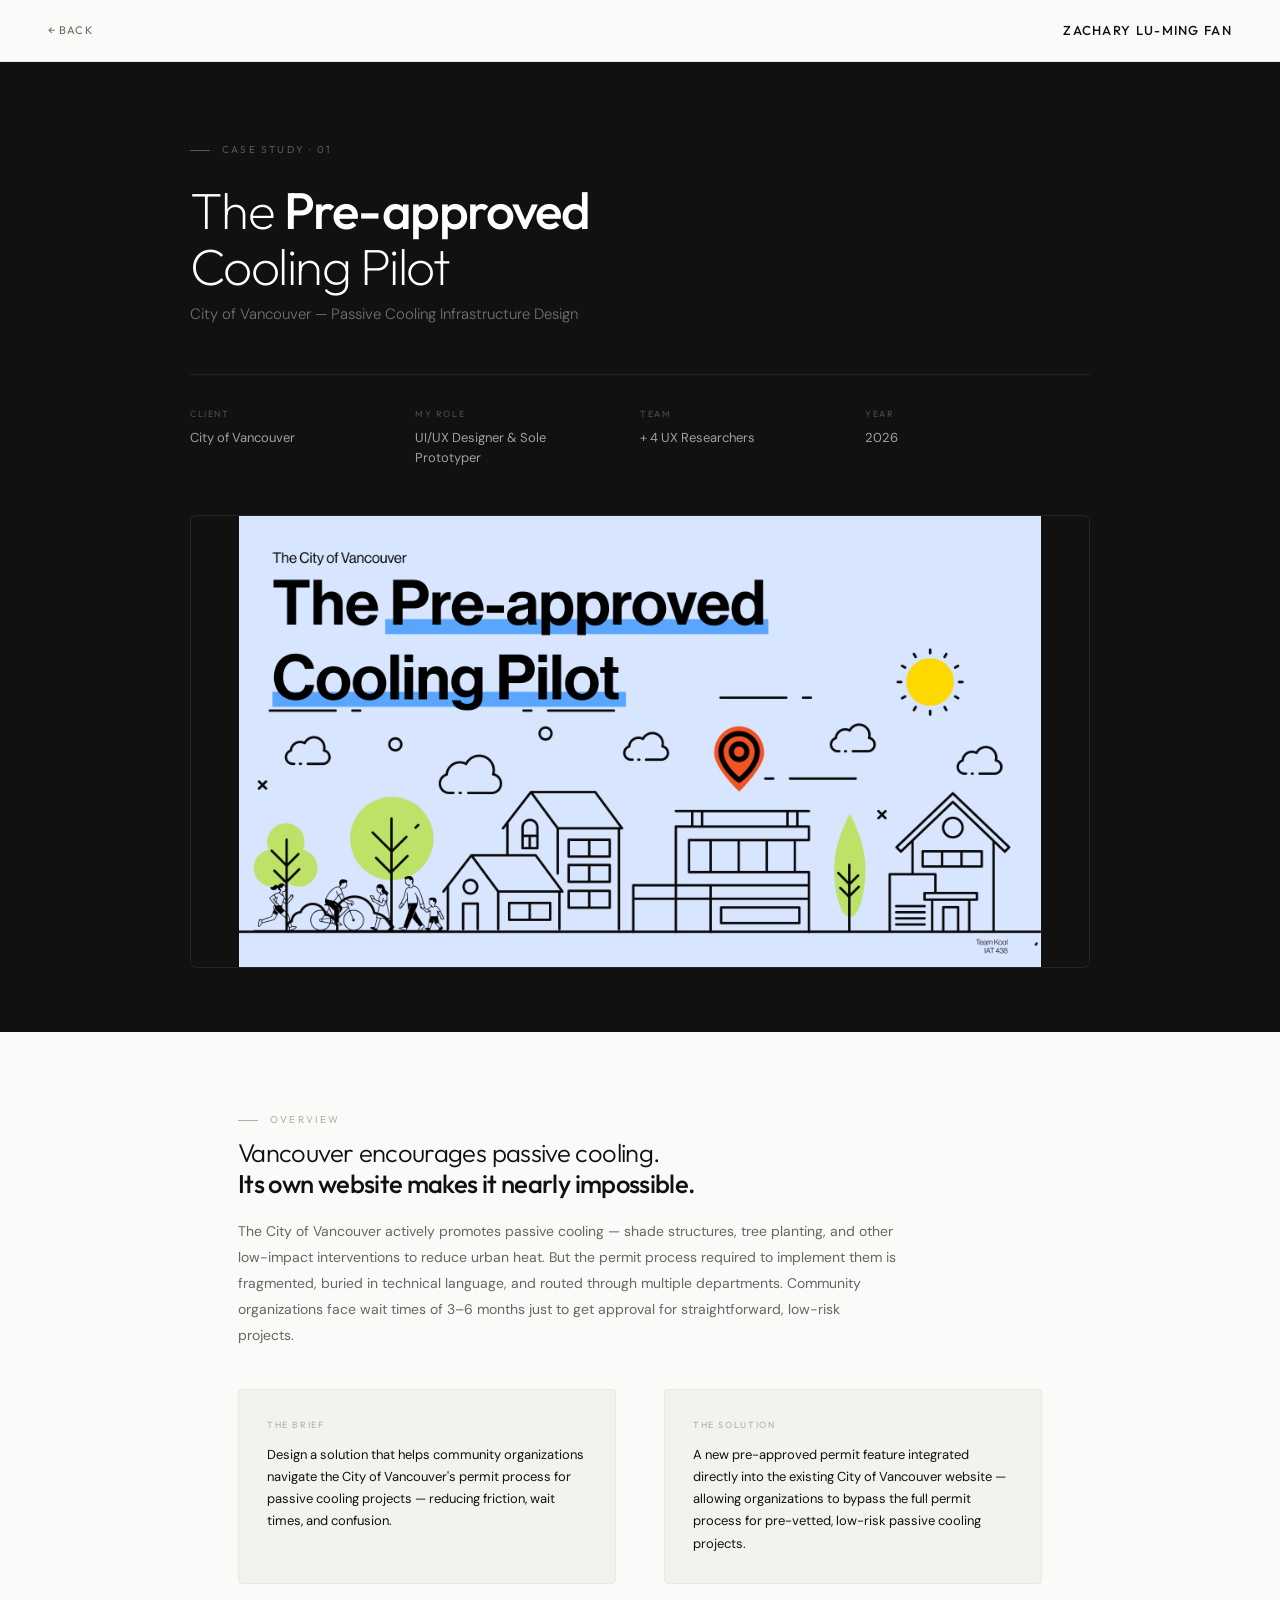
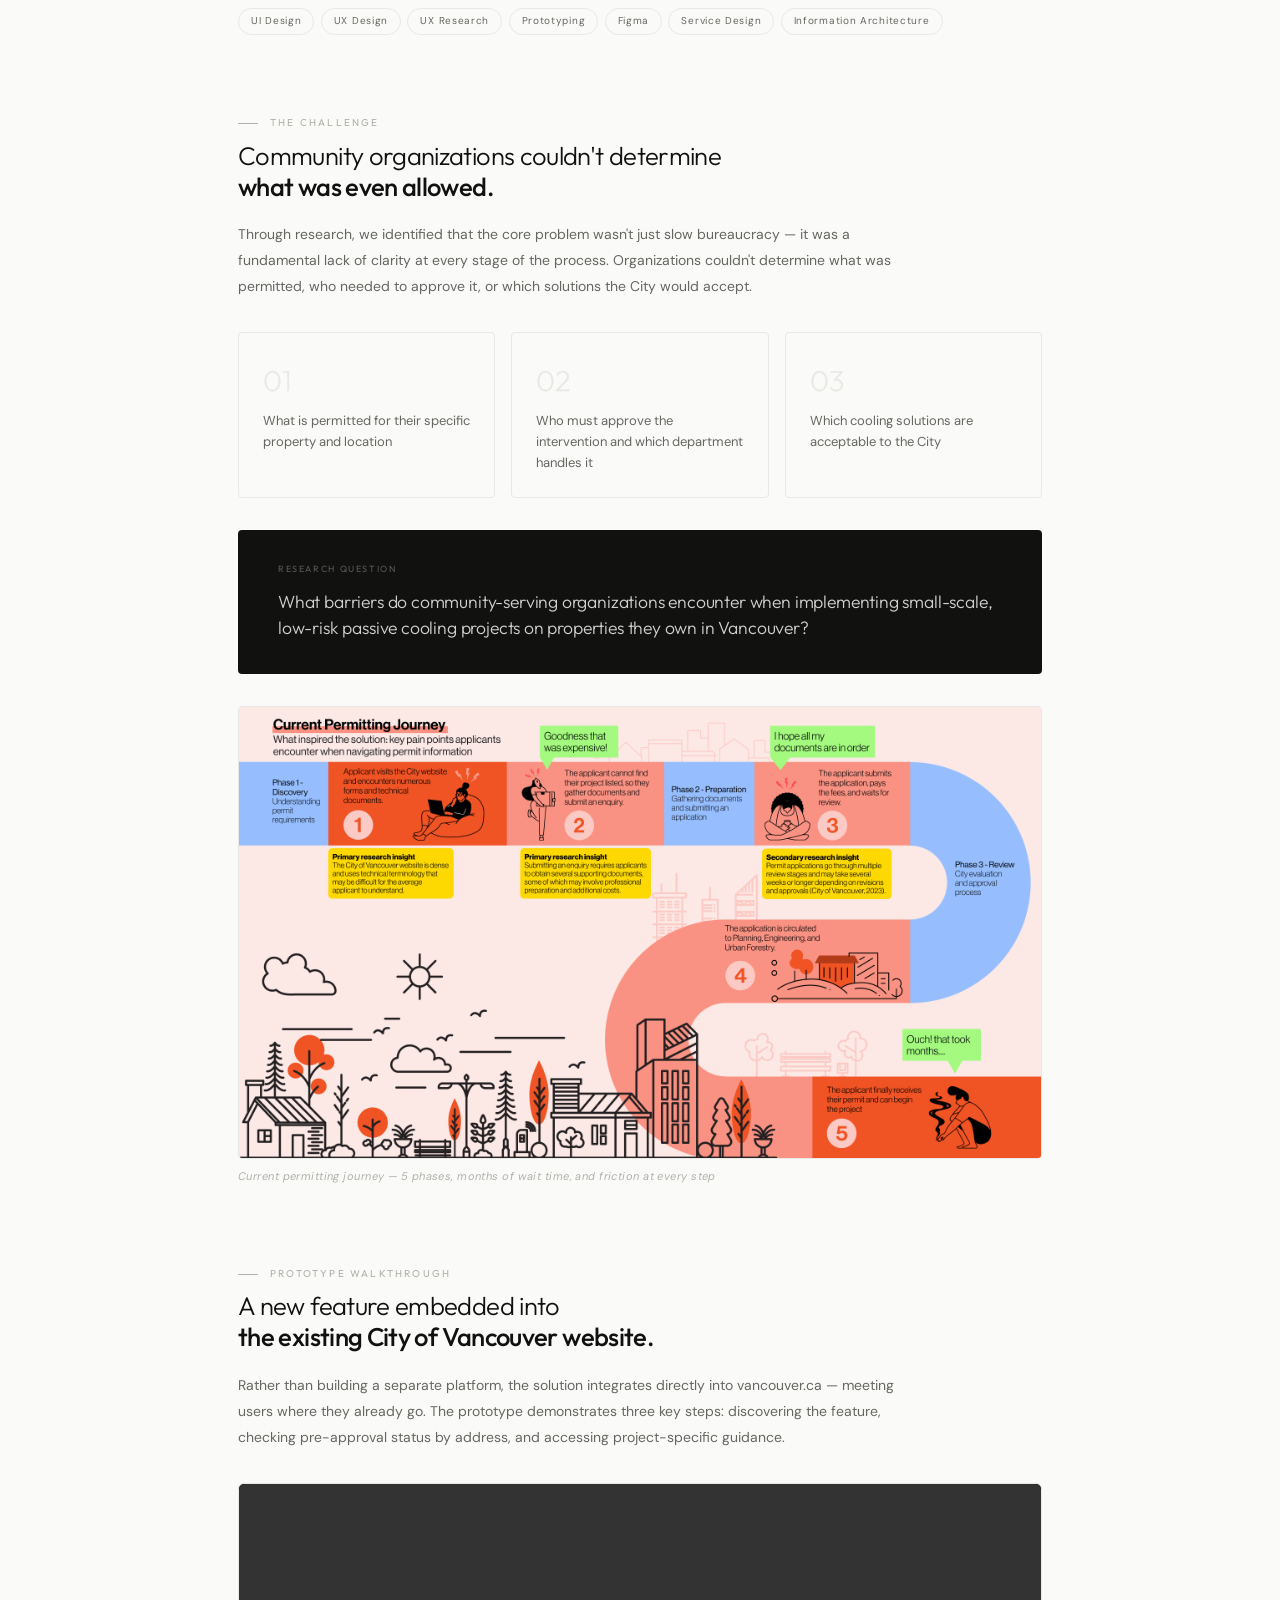
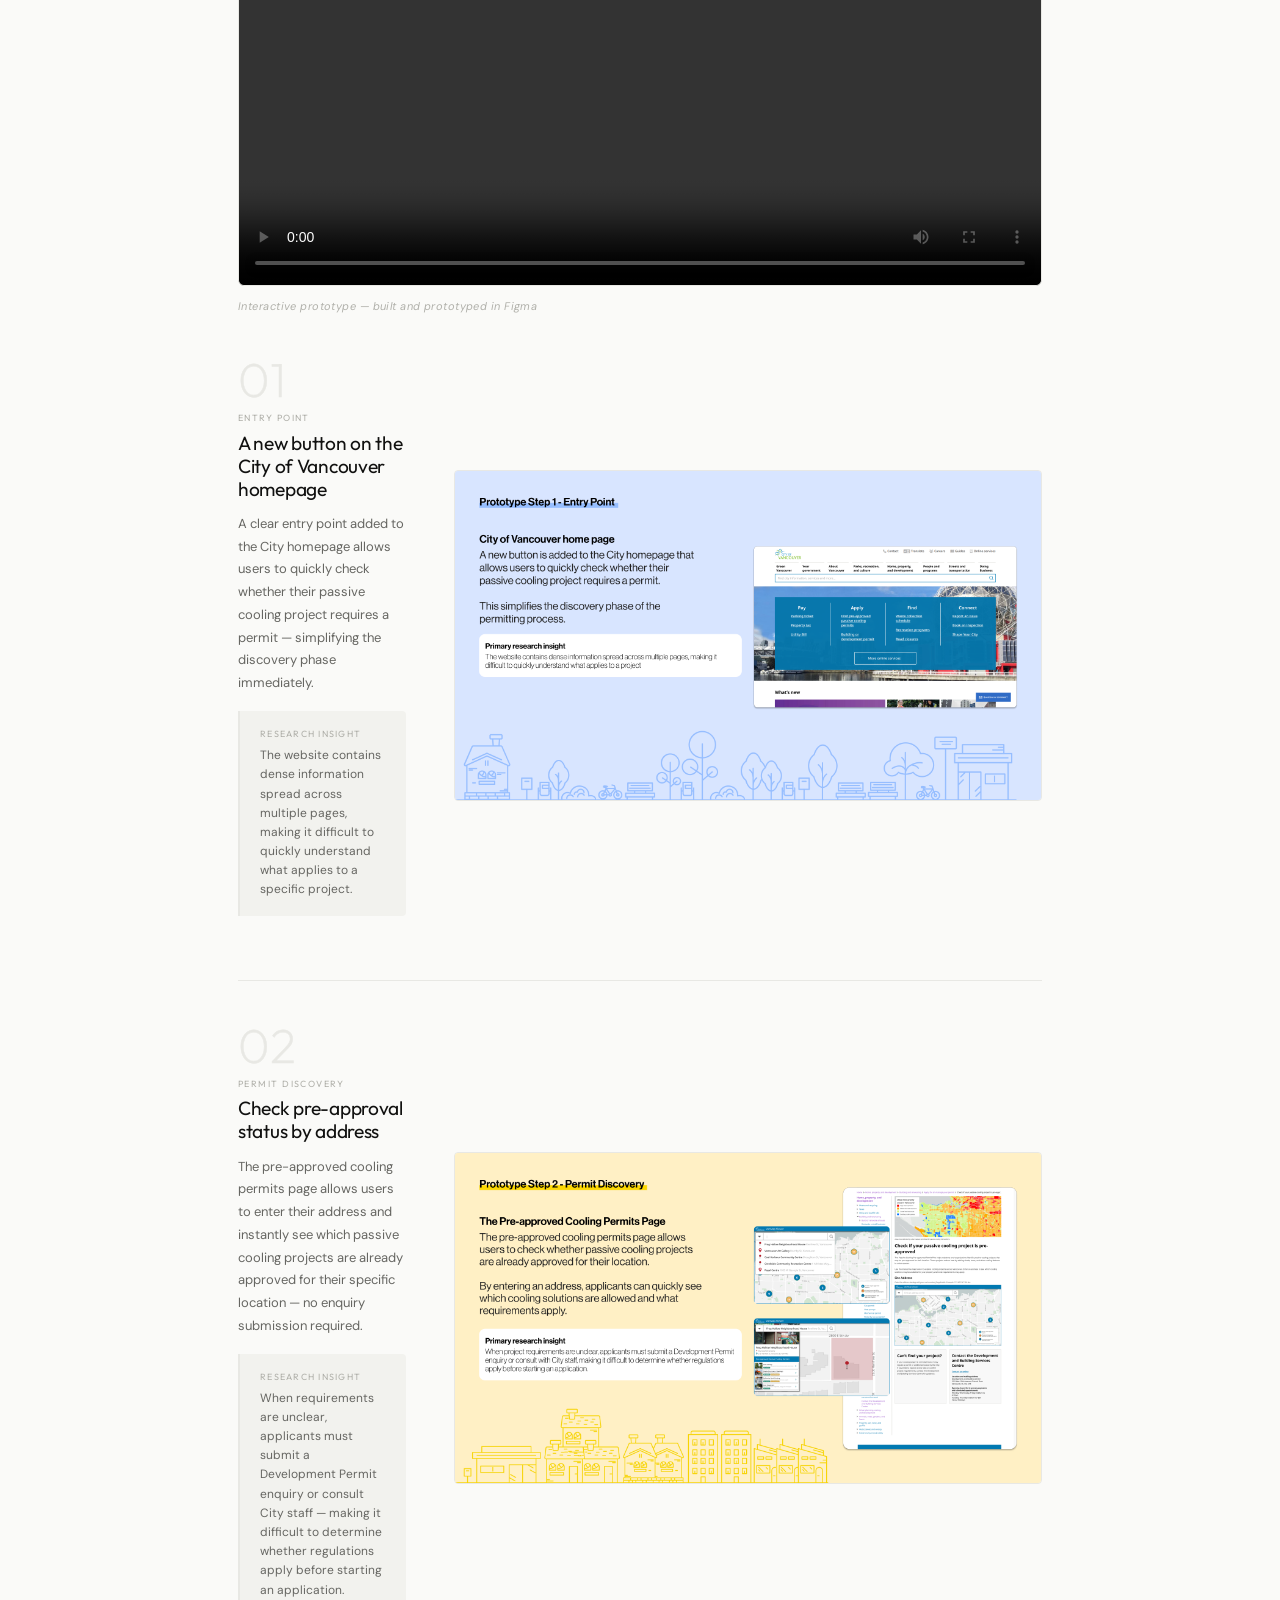
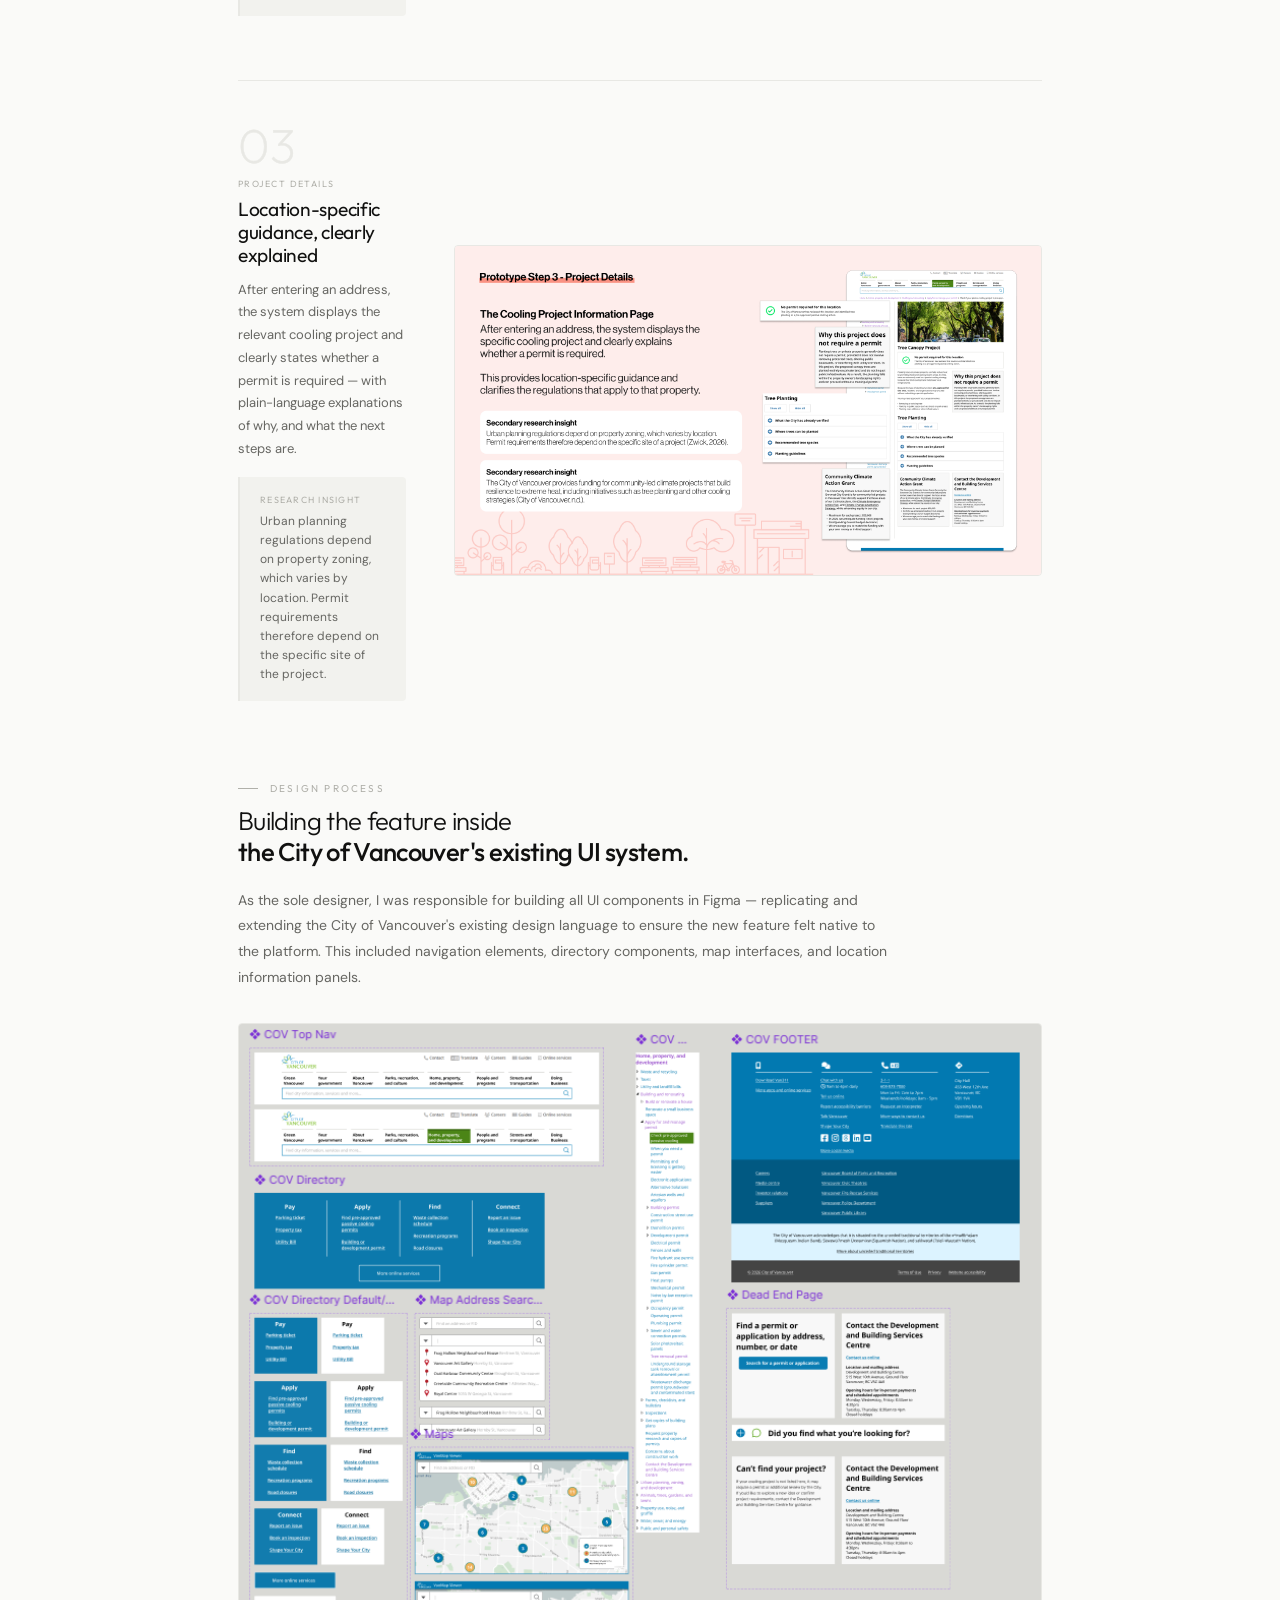
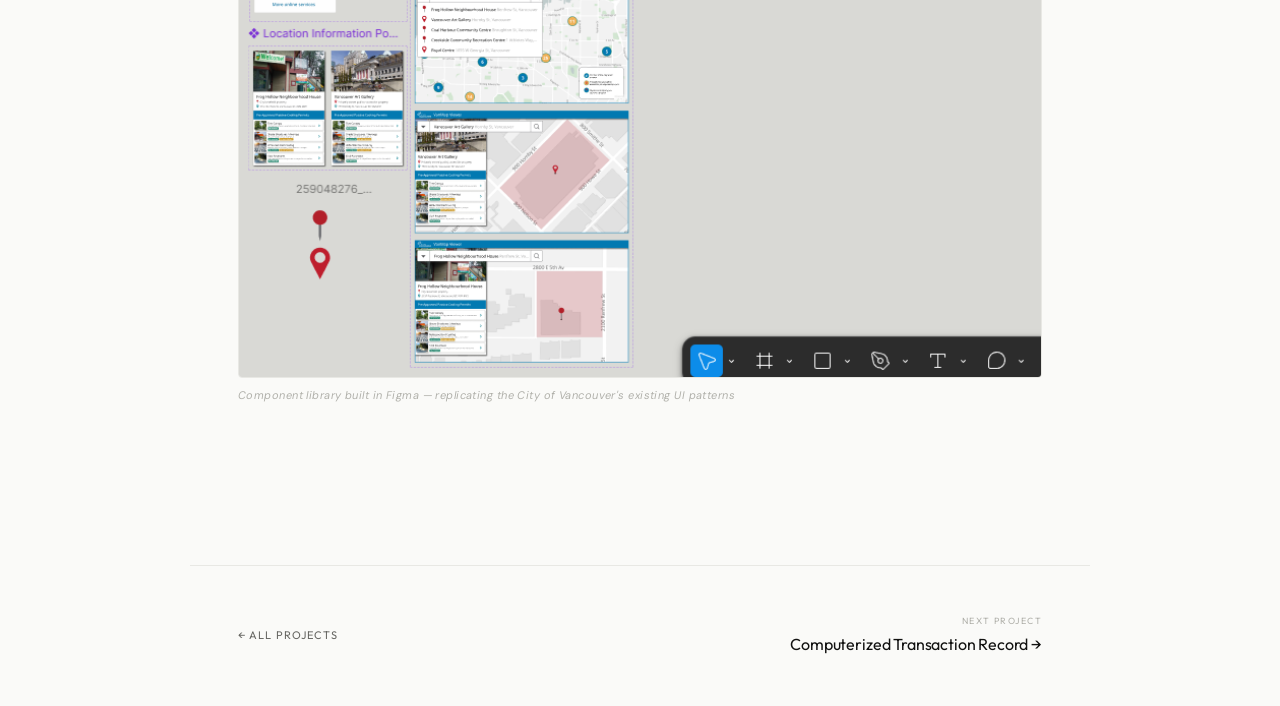
==== cov_case_study.html @ 53df490b "Initial commit: portfolio site and case study assets" ====
<!DOCTYPE html>
<html lang="en">
<head>
<meta charset="UTF-8">
<meta name="referrer" content="strict-origin-when-cross-origin">
<meta name="viewport" content="width=device-width, initial-scale=1.0">
<title>Passive Cooling Infrastructure — Zachary Lu-Ming Fan</title>
<link href="https://fonts.googleapis.com/css2?family=Outfit:wght@200;300;400;500;600&family=DM+Sans:opsz,wght@9..40,300;9..40,400;9..40,500&display=swap" rel="stylesheet">

<style>
*, *::before, *::after { box-sizing: border-box; margin: 0; padding: 0; }
:root {
  --ink: #111110;
  --ink-60: #666662;
  --ink-30: #b0b0aa;
  --ink-10: #e8e8e4;
  --paper: #fafaf8;
  --paper-2: #f2f2ee;
}
html { scroll-behavior: smooth; }
body { font-family: 'DM Sans', sans-serif; background: var(--paper); color: var(--ink); line-height: 1.6; }

/* NAV */
nav {
  display: flex; align-items: center; justify-content: space-between;
  padding: 1.25rem 3rem; background: var(--paper);
  border-bottom: 0.5px solid var(--ink-10); position: sticky; top: 0; z-index: 100;
}
.nav-back {
  font-family: 'Outfit', sans-serif; font-size: 11px; font-weight: 400;
  letter-spacing: 0.1em; text-transform: uppercase; color: var(--ink-60);
  text-decoration: none; display: flex; align-items: center; gap: 0.5rem;
  transition: color 0.2s;
}
.nav-back:hover { color: var(--ink); }
.nav-name {
  font-family: 'Outfit', sans-serif; font-size: 13px; font-weight: 500;
  letter-spacing: 0.1em; text-transform: uppercase; color: var(--ink); text-decoration: none;
}

/* HERO */
.case-hero {
  background: var(--ink);
  padding: 5rem 3rem 4rem;
}
.case-hero-inner {
  max-width: 900px;
  margin: 0 auto;
}
.case-eyebrow {
  font-family: 'Outfit', sans-serif; font-size: 10px; font-weight: 400;
  letter-spacing: 0.22em; text-transform: uppercase; color: rgba(255,255,255,0.3);
  margin-bottom: 1.5rem; display: flex; align-items: center; gap: 0.75rem;
}
.case-eyebrow::before {
  content: ''; display: block; width: 20px; height: 0.5px; background: rgba(255,255,255,0.3);
}
.case-title {
  font-family: 'Outfit', sans-serif; font-size: clamp(2rem, 4vw, 3.2rem);
  font-weight: 200; line-height: 1.1; color: #fff; letter-spacing: -0.03em;
  margin-bottom: 0.5rem;
}
.case-title span { font-weight: 500; }
.case-subtitle {
  font-size: 15px; color: rgba(255,255,255,0.4); margin-bottom: 3rem; font-weight: 300;
}
.case-meta-grid {
  display: grid; grid-template-columns: repeat(4, 1fr);
  gap: 0; border-top: 0.5px solid rgba(255,255,255,0.08);
  padding-top: 2rem;
}
.case-meta-item { padding-right: 2rem; }
.case-meta-label {
  font-family: 'Outfit', sans-serif; font-size: 9px; letter-spacing: 0.18em;
  text-transform: uppercase; color: rgba(255,255,255,0.25); margin-bottom: 0.4rem;
}
.case-meta-value { font-size: 13px; color: rgba(255,255,255,0.6); line-height: 1.5; }

/* HERO IMAGE */
.case-hero-img {
  max-width: 900px; margin: 3rem auto 0;
  border-radius: 6px; overflow: hidden;
  border: 0.5px solid rgba(255,255,255,0.08);
}
.case-hero-img img {
  width: 100%; display: block;
}

/* CONTENT */
.case-content {
  max-width: 900px;
  margin: 0 auto;
  padding: 5rem 3rem;
}

/* SECTIONS */
.case-section { margin-bottom: 5rem; }

.section-label {
  font-family: 'Outfit', sans-serif; font-size: 10px; font-weight: 400;
  letter-spacing: 0.22em; text-transform: uppercase; color: var(--ink-30);
  margin-bottom: 0.6rem; display: flex; align-items: center; gap: 0.75rem;
}
.section-label::before {
  content: ''; display: block; width: 20px; height: 0.5px; background: var(--ink-30);
}

.section-heading {
  font-family: 'Outfit', sans-serif; font-size: 1.6rem; font-weight: 300;
  letter-spacing: -0.025em; color: var(--ink); margin-bottom: 1.25rem; line-height: 1.2;
}
.section-heading strong { font-weight: 500; }

.section-body {
  font-size: 14px; color: var(--ink-60); line-height: 1.85; max-width: 660px;
}

/* OVERVIEW GRID */
.overview-grid {
  display: grid; grid-template-columns: 1fr 1fr; gap: 3rem; margin-top: 2.5rem;
}
.overview-block {
  padding: 1.75rem; background: var(--paper-2);
  border-radius: 4px; border: 0.5px solid var(--ink-10);
}
.overview-block-label {
  font-family: 'Outfit', sans-serif; font-size: 9px; letter-spacing: 0.18em;
  text-transform: uppercase; color: var(--ink-30); margin-bottom: 0.75rem;
}
.overview-block-text { font-size: 13px; color: var(--ink); line-height: 1.7; }

/* FULL WIDTH IMAGE */
.full-img {
  width: 100%; border-radius: 4px;
  border: 0.5px solid var(--ink-10); display: block; margin-top: 2rem;
}

/* IMAGE CAPTION */
.img-caption {
  font-size: 11px; color: var(--ink-30); letter-spacing: 0.04em;
  margin-top: 0.6rem; font-style: italic;
}

/* CHALLENGE CALLOUTS */
.challenge-points {
  display: grid; grid-template-columns: repeat(3, 1fr);
  gap: 1rem; margin-top: 2rem;
}
.challenge-point {
  padding: 1.5rem; border: 0.5px solid var(--ink-10);
  border-radius: 4px; background: var(--paper);
}
.challenge-point-num {
  font-family: 'Outfit', sans-serif; font-size: 1.8rem; font-weight: 200;
  color: var(--ink-10); margin-bottom: 0.5rem; -webkit-text-stroke: 0.5px var(--ink-10);
}
.challenge-point-text { font-size: 13px; color: var(--ink-60); line-height: 1.6; }

/* RESEARCH QUESTION */
.research-q {
  background: var(--ink); color: white;
  padding: 2rem 2.5rem; border-radius: 4px; margin-top: 2rem;
}
.research-q-label {
  font-family: 'Outfit', sans-serif; font-size: 9px; letter-spacing: 0.18em;
  text-transform: uppercase; color: rgba(255,255,255,0.3); margin-bottom: 0.75rem;
}
.research-q-text {
  font-family: 'Outfit', sans-serif; font-size: 1.1rem; font-weight: 300;
  color: rgba(255,255,255,0.8); line-height: 1.5; letter-spacing: -0.01em;
}

/* VIDEO */
.video-wrap {
  margin-top: 2rem; border-radius: 6px; overflow: hidden;
  border: 0.5px solid var(--ink-10); background: #000;
}
.video-wrap video {
  width: 100%; display: block; max-height: 560px;
}

/* PROTOTYPE STEPS */
.proto-steps { display: flex; flex-direction: column; gap: 4rem; margin-top: 2.5rem; }
.proto-step {
  display: grid; grid-template-columns: 1fr 3.5fr; gap: 3rem; align-items: center;
  padding-top: 2.5rem; border-top: 0.5px solid var(--ink-10);
}
.proto-step:first-child { border-top: none; padding-top: 0; }
.proto-step-num {
  font-family: 'Outfit', sans-serif; font-size: 3rem; font-weight: 200;
  color: var(--ink-10); -webkit-text-stroke: 0.5px var(--ink-10); line-height: 1;
  margin-bottom: 0.5rem;
}
.proto-step-label {
  font-family: 'Outfit', sans-serif; font-size: 9px; letter-spacing: 0.16em;
  text-transform: uppercase; color: var(--ink-30); margin-bottom: 0.4rem;
}
.proto-step-title {
  font-family: 'Outfit', sans-serif; font-size: 1.2rem; font-weight: 400;
  color: var(--ink); letter-spacing: -0.015em; margin-bottom: 0.75rem; line-height: 1.2;
}
.proto-step-text { font-size: 13px; color: var(--ink-60); line-height: 1.75; margin-bottom: 1rem; }
.insight-box {
  padding: 1rem 1.25rem; background: var(--paper-2);
  border-left: 2px solid var(--ink-10); border-radius: 0 4px 4px 0;
}
.insight-label {
  font-family: 'Outfit', sans-serif; font-size: 9px; letter-spacing: 0.14em;
  text-transform: uppercase; color: var(--ink-30); margin-bottom: 0.3rem;
}
.insight-text { font-size: 12px; color: var(--ink-60); line-height: 1.6; }
.proto-step-img { width: 100%; border-radius: 4px; border: 0.5px solid var(--ink-10); display: block; }

/* FIGMA */
.figma-wrap {
  margin-top: 2rem; border-radius: 4px; overflow: hidden;
  border: 0.5px solid var(--ink-10); background: var(--paper-2);
}
.figma-wrap img { width: 100%; display: block; }

/* TAGS */
.case-tags {
  display: flex; flex-wrap: wrap; gap: 0.4rem; margin-top: 1.5rem;
}
.case-tag {
  font-size: 10px; letter-spacing: 0.07em; padding: 0.3rem 0.75rem;
  border: 0.5px solid var(--ink-10); border-radius: 2rem; color: var(--ink-60);
}

/* BOTTOM NAV */
.case-bottom-nav {
  border-top: 0.5px solid var(--ink-10);
  padding: 3rem;
  display: flex; align-items: center; justify-content: space-between;
  max-width: 900px; margin: 0 auto;
}
.back-link {
  font-family: 'Outfit', sans-serif; font-size: 11px; letter-spacing: 0.1em;
  text-transform: uppercase; color: var(--ink-60); text-decoration: none;
  display: flex; align-items: center; gap: 0.5rem; transition: color 0.2s;
}
.back-link:hover { color: var(--ink); }
.next-project {
  display: flex; flex-direction: column; align-items: flex-end; gap: 0.25rem;
  text-decoration: none;
}
.next-label {
  font-family: 'Outfit', sans-serif; font-size: 9px; letter-spacing: 0.16em;
  text-transform: uppercase; color: var(--ink-30);
}
.next-title {
  font-family: 'Outfit', sans-serif; font-size: 1rem; font-weight: 400;
  letter-spacing: -0.01em; color: var(--ink); transition: opacity 0.2s;
}
.next-project:hover .next-title { opacity: 0.6; }

@keyframes fadeUp {
  from { opacity: 0; transform: translateY(14px); }
  to { opacity: 1; transform: translateY(0); }
}
.case-hero-inner { animation: fadeUp 0.5s ease both; }
.case-hero-img   { animation: fadeUp 0.5s 0.1s ease both; }

@media (max-width: 768px) {
  nav { padding: 1rem 1.5rem; }
  .case-hero { padding: 3rem 1.5rem 2.5rem; }
  .case-meta-grid { grid-template-columns: 1fr 1fr; gap: 1.5rem; }
  .case-content { padding: 3rem 1.5rem; }
  .overview-grid { grid-template-columns: 1fr; gap: 1rem; }
  .challenge-points { grid-template-columns: 1fr; }
  .proto-step { grid-template-columns: 1fr; }
  .case-bottom-nav { padding: 2rem 1.5rem; flex-direction: column; gap: 1.5rem; align-items: flex-start; }
}

</style>
</head>

<body>

<nav>
  <a class="nav-back" href="index.html">← Back</a>
  <a class="nav-name" href="index.html">Zachary Lu-Ming Fan</a>
</nav>

<!-- HERO -->
<div class="case-hero">
  <div class="case-hero-inner">
    <div class="case-eyebrow">Case Study · 01</div>
    <h1 class="case-title">The <span>Pre-approved</span><br>Cooling Pilot</h1>
    <p class="case-subtitle">City of Vancouver — Passive Cooling Infrastructure Design</p>
    <div class="case-meta-grid">
      <div class="case-meta-item">
        <div class="case-meta-label">Client</div>
        <div class="case-meta-value">City of Vancouver</div>
      </div>
      <div class="case-meta-item">
        <div class="case-meta-label">My Role</div>
        <div class="case-meta-value">UI/UX Designer &amp; Sole Prototyper</div>
      </div>
      <div class="case-meta-item">
        <div class="case-meta-label">Team</div>
        <div class="case-meta-value">+ 4 UX Researchers</div>
      </div>
      <div class="case-meta-item">
        <div class="case-meta-label">Year</div>
        <div class="case-meta-value">2026</div>
      </div>
    </div>
  </div>
  <div class="case-hero-img" style="max-width:900px;margin:3rem auto 0;padding:0 3rem;">
    <img src="COV Slide 1 Opening slide.png" alt="The Pre-approved Cooling Pilot">
  </div>
</div>

<!-- CONTENT -->
<div class="case-content">

  <!-- OVERVIEW -->
  <div class="case-section">
    <div class="section-label">Overview</div>
    <h2 class="section-heading">Vancouver encourages passive cooling.<br><strong>Its own website makes it nearly impossible.</strong></h2>
    <p class="section-body">The City of Vancouver actively promotes passive cooling — shade structures, tree planting, and other low-impact interventions to reduce urban heat. But the permit process required to implement them is fragmented, buried in technical language, and routed through multiple departments. Community organizations face wait times of 3–6 months just to get approval for straightforward, low-risk projects.</p>
    <div class="overview-grid">
      <div class="overview-block">
        <div class="overview-block-label">The Brief</div>
        <div class="overview-block-text">Design a solution that helps community organizations navigate the City of Vancouver's permit process for passive cooling projects — reducing friction, wait times, and confusion.</div>
      </div>
      <div class="overview-block">
        <div class="overview-block-label">The Solution</div>
        <div class="overview-block-text">A new pre-approved permit feature integrated directly into the existing City of Vancouver website — allowing organizations to bypass the full permit process for pre-vetted, low-risk passive cooling projects.</div>
      </div>
    </div>
    <div class="case-tags">
      <span class="case-tag">UI Design</span>
      <span class="case-tag">UX Design</span>
      <span class="case-tag">UX Research</span>
      <span class="case-tag">Prototyping</span>
      <span class="case-tag">Figma</span>
      <span class="case-tag">Service Design</span>
      <span class="case-tag">Information Architecture</span>
    </div>
  </div>

  <!-- THE CHALLENGE -->
  <div class="case-section">
    <div class="section-label">The Challenge</div>
    <h2 class="section-heading">Community organizations couldn't determine<br><strong>what was even allowed.</strong></h2>
    <p class="section-body">Through research, we identified that the core problem wasn't just slow bureaucracy — it was a fundamental lack of clarity at every stage of the process. Organizations couldn't determine what was permitted, who needed to approve it, or which solutions the City would accept.</p>
    <div class="challenge-points">
      <div class="challenge-point">
        <div class="challenge-point-num">01</div>
        <div class="challenge-point-text">What is permitted for their specific property and location</div>
      </div>
      <div class="challenge-point">
        <div class="challenge-point-num">02</div>
        <div class="challenge-point-text">Who must approve the intervention and which department handles it</div>
      </div>
      <div class="challenge-point">
        <div class="challenge-point-num">03</div>
        <div class="challenge-point-text">Which cooling solutions are acceptable to the City</div>
      </div>
    </div>
    <div class="research-q">
      <div class="research-q-label">Research Question</div>
      <div class="research-q-text">What barriers do community-serving organizations encounter when implementing small-scale, low-risk passive cooling projects on properties they own in Vancouver?</div>
    </div>
    <img class="full-img" src="COV Slide 4 Current Permitting Journey.png" alt="Current Permitting Journey Map">
    <div class="img-caption">Current permitting journey — 5 phases, months of wait time, and friction at every step</div>
  </div>

  <!-- THE PROTOTYPE -->
  <div class="case-section">
    <div class="section-label">Prototype Walkthrough</div>
    <h2 class="section-heading">A new feature embedded into<br><strong>the existing City of Vancouver website.</strong></h2>
    <p class="section-body">Rather than building a separate platform, the solution integrates directly into vancouver.ca — meeting users where they already go. The prototype demonstrates three key steps: discovering the feature, checking pre-approval status by address, and accessing project-specific guidance.</p>
    
      <!-- <div class="video-wrap">
        <iframe width="100%" height="500" src="https://www.youtube.com/embed/6tB-YWvu--Q?si=wEuU32ma7LL2cwFe&controls=0" title="YouTube video player" frameborder="0" allow="accelerometer; autoplay; clipboard-write; encrypted-media; gyroscope; picture-in-picture; web-share" referrerpolicy="strict-origin-when-cross-origin" allowfullscreen></iframe>
      </div> -->

      <div class="video-wrap">
        <video controls width="100%" style="border-radius: 6px; display: block;">
          <source src="passive_cooling_prototype.mp4" type="video/mp4">
        </video>
      </div>

    <div class="img-caption" style="margin-top:0.75rem;">Interactive prototype — built and prototyped in Figma</div>

    <div class="proto-steps">
      <div class="proto-step">
        <div>
          <div class="proto-step-num">01</div>
          <div class="proto-step-label">Entry Point</div>
          <div class="proto-step-title">A new button on the City of Vancouver homepage</div>
          <p class="proto-step-text">A clear entry point added to the City homepage allows users to quickly check whether their passive cooling project requires a permit — simplifying the discovery phase immediately.</p>
          <div class="insight-box">
            <div class="insight-label">Research Insight</div>
            <div class="insight-text">The website contains dense information spread across multiple pages, making it difficult to quickly understand what applies to a specific project.</div>
          </div>
        </div>
        <img class="proto-step-img" src="COV Slide 5 Prototype Landing Page.png" alt="Prototype Step 1 - Entry Point">
      </div>

      <div class="proto-step">
        <div>
          <div class="proto-step-num">02</div>
          <div class="proto-step-label">Permit Discovery</div>
          <div class="proto-step-title">Check pre-approval status by address</div>
          <p class="proto-step-text">The pre-approved cooling permits page allows users to enter their address and instantly see which passive cooling projects are already approved for their specific location — no enquiry submission required.</p>
          <div class="insight-box">
            <div class="insight-label">Research Insight</div>
            <div class="insight-text">When requirements are unclear, applicants must submit a Development Permit enquiry or consult City staff — making it difficult to determine whether regulations apply before starting an application.</div>
          </div>
        </div>
        <img class="proto-step-img" src="COV Slide 6 Prototype Permit Pre-approval Page.png" alt="Prototype Step 2 - Permit Discovery">
      </div>

      <div class="proto-step">
        <div>
          <div class="proto-step-num">03</div>
          <div class="proto-step-label">Project Details</div>
          <div class="proto-step-title">Location-specific guidance, clearly explained</div>
          <p class="proto-step-text">After entering an address, the system displays the relevant cooling project and clearly states whether a permit is required — with plain-language explanations of why, and what the next steps are.</p>
          <div class="insight-box">
            <div class="insight-label">Research Insight</div>
            <div class="insight-text">Urban planning regulations depend on property zoning, which varies by location. Permit requirements therefore depend on the specific site of the project.</div>
          </div>
        </div>
        <img class="proto-step-img" src="COV Slide 7 Prototype 8.png" alt="Prototype Step 3 - Project Details">
      </div>

    </div>
  </div>

  <!-- DESIGN PROCESS -->
  <div class="case-section">
    <div class="section-label">Design Process</div>
    <h2 class="section-heading">Building the feature inside<br><strong>the City of Vancouver's existing UI system.</strong></h2>
    <p class="section-body">As the sole designer, I was responsible for building all UI components in Figma — replicating and extending the City of Vancouver's existing design language to ensure the new feature felt native to the platform. This included navigation elements, directory components, map interfaces, and location information panels.</p>
    <div class="figma-wrap">
      <img src="COV Prototype Components on FIGMA.png" alt="Figma component library">
    </div>
    <div class="img-caption">Component library built in Figma — replicating the City of Vancouver's existing UI patterns</div>
  </div>

</div>

<!-- BOTTOM NAV -->
<div class="case-bottom-nav">
  <a class="back-link" href="index.html">← All projects</a>
  <a class="next-project" href="ctr_case_study.html">
    <span class="next-label">Next project</span>
    <span class="next-title">Computerized Transaction Record →</span>
  </a>
</div>

</body>
</html>
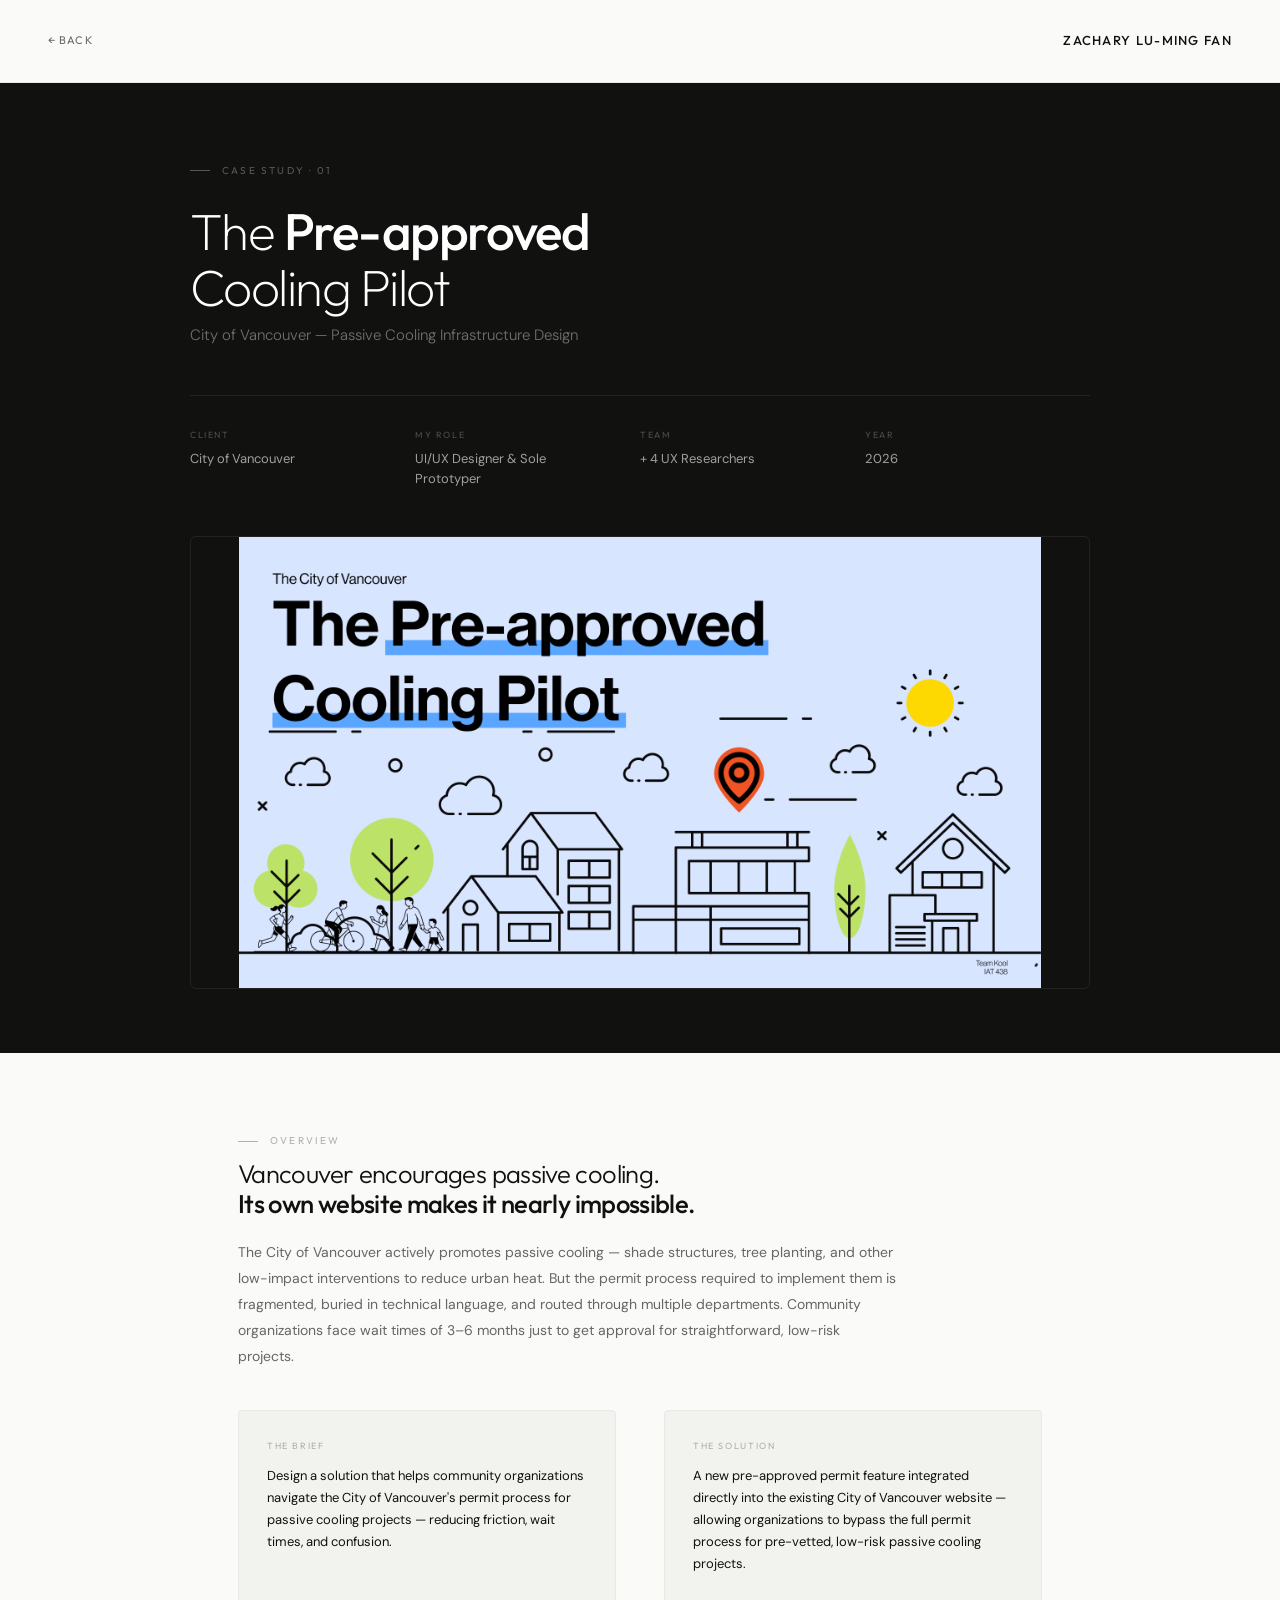
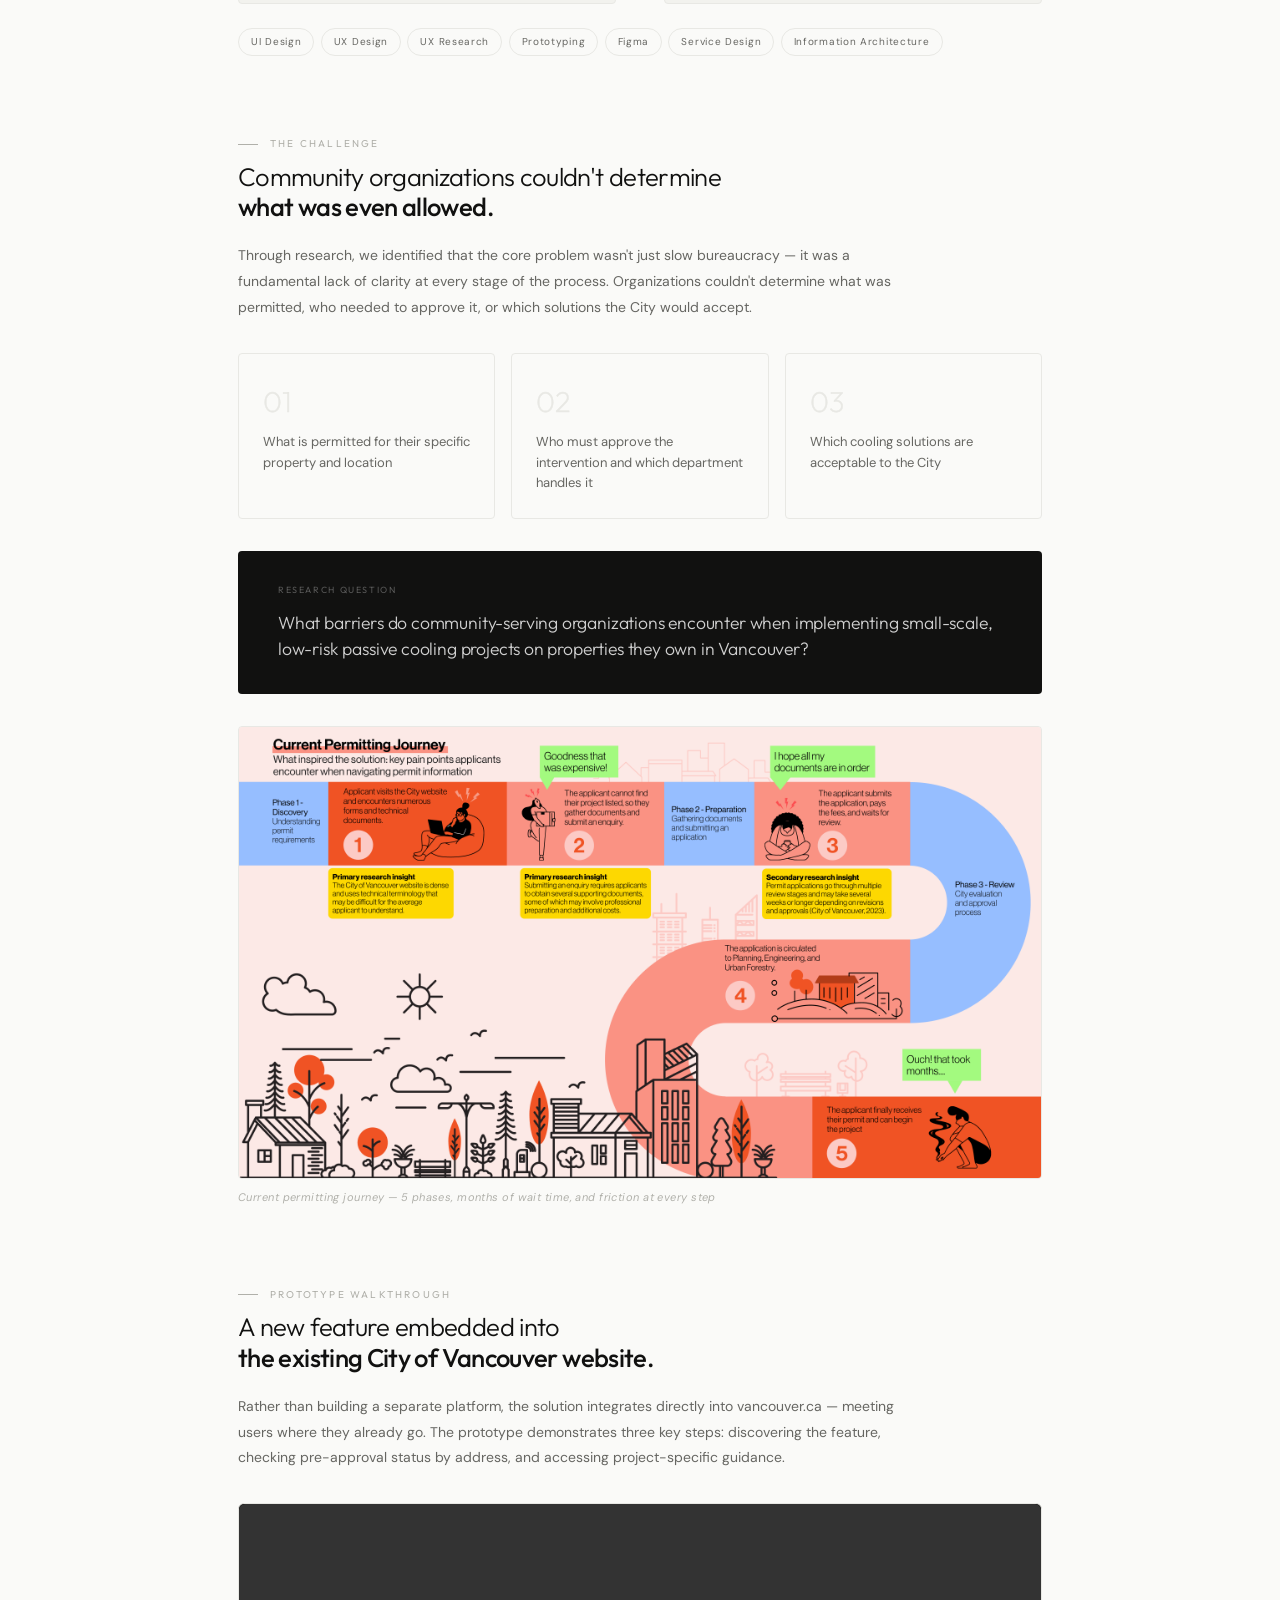
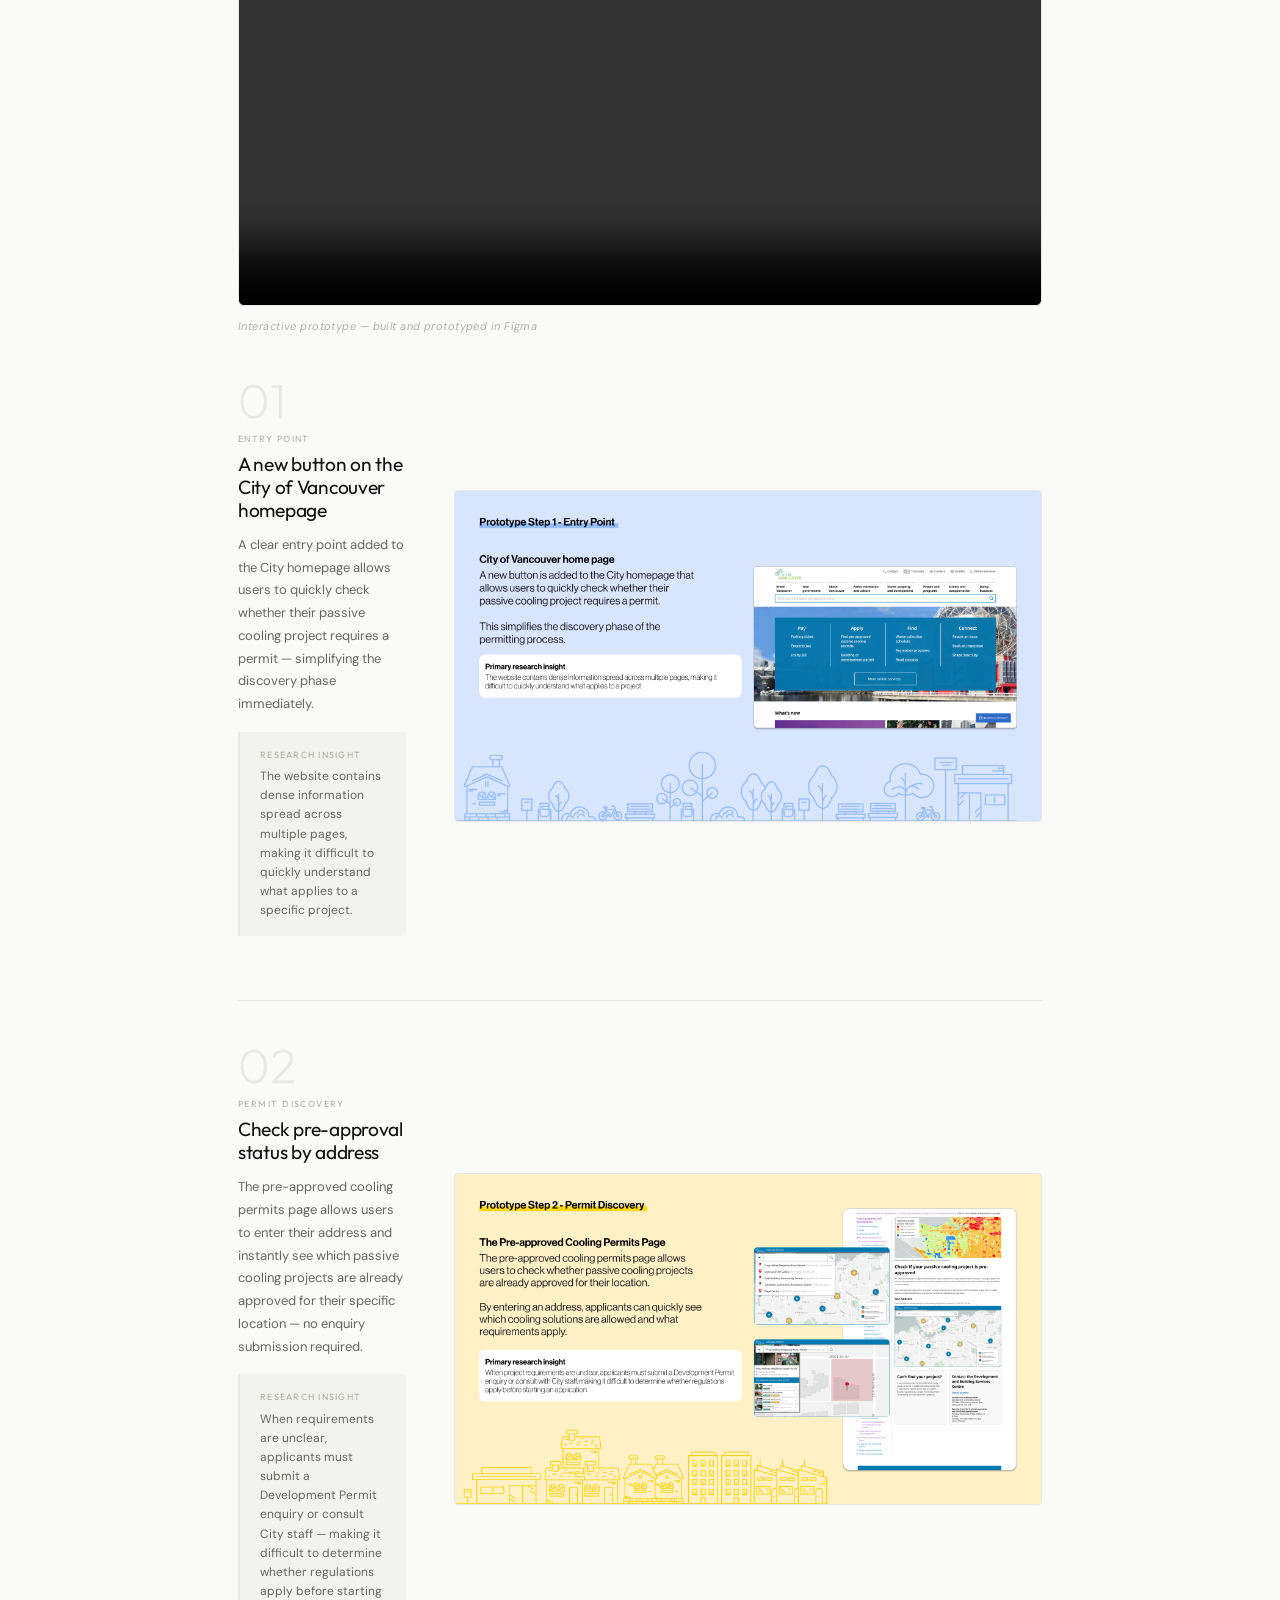
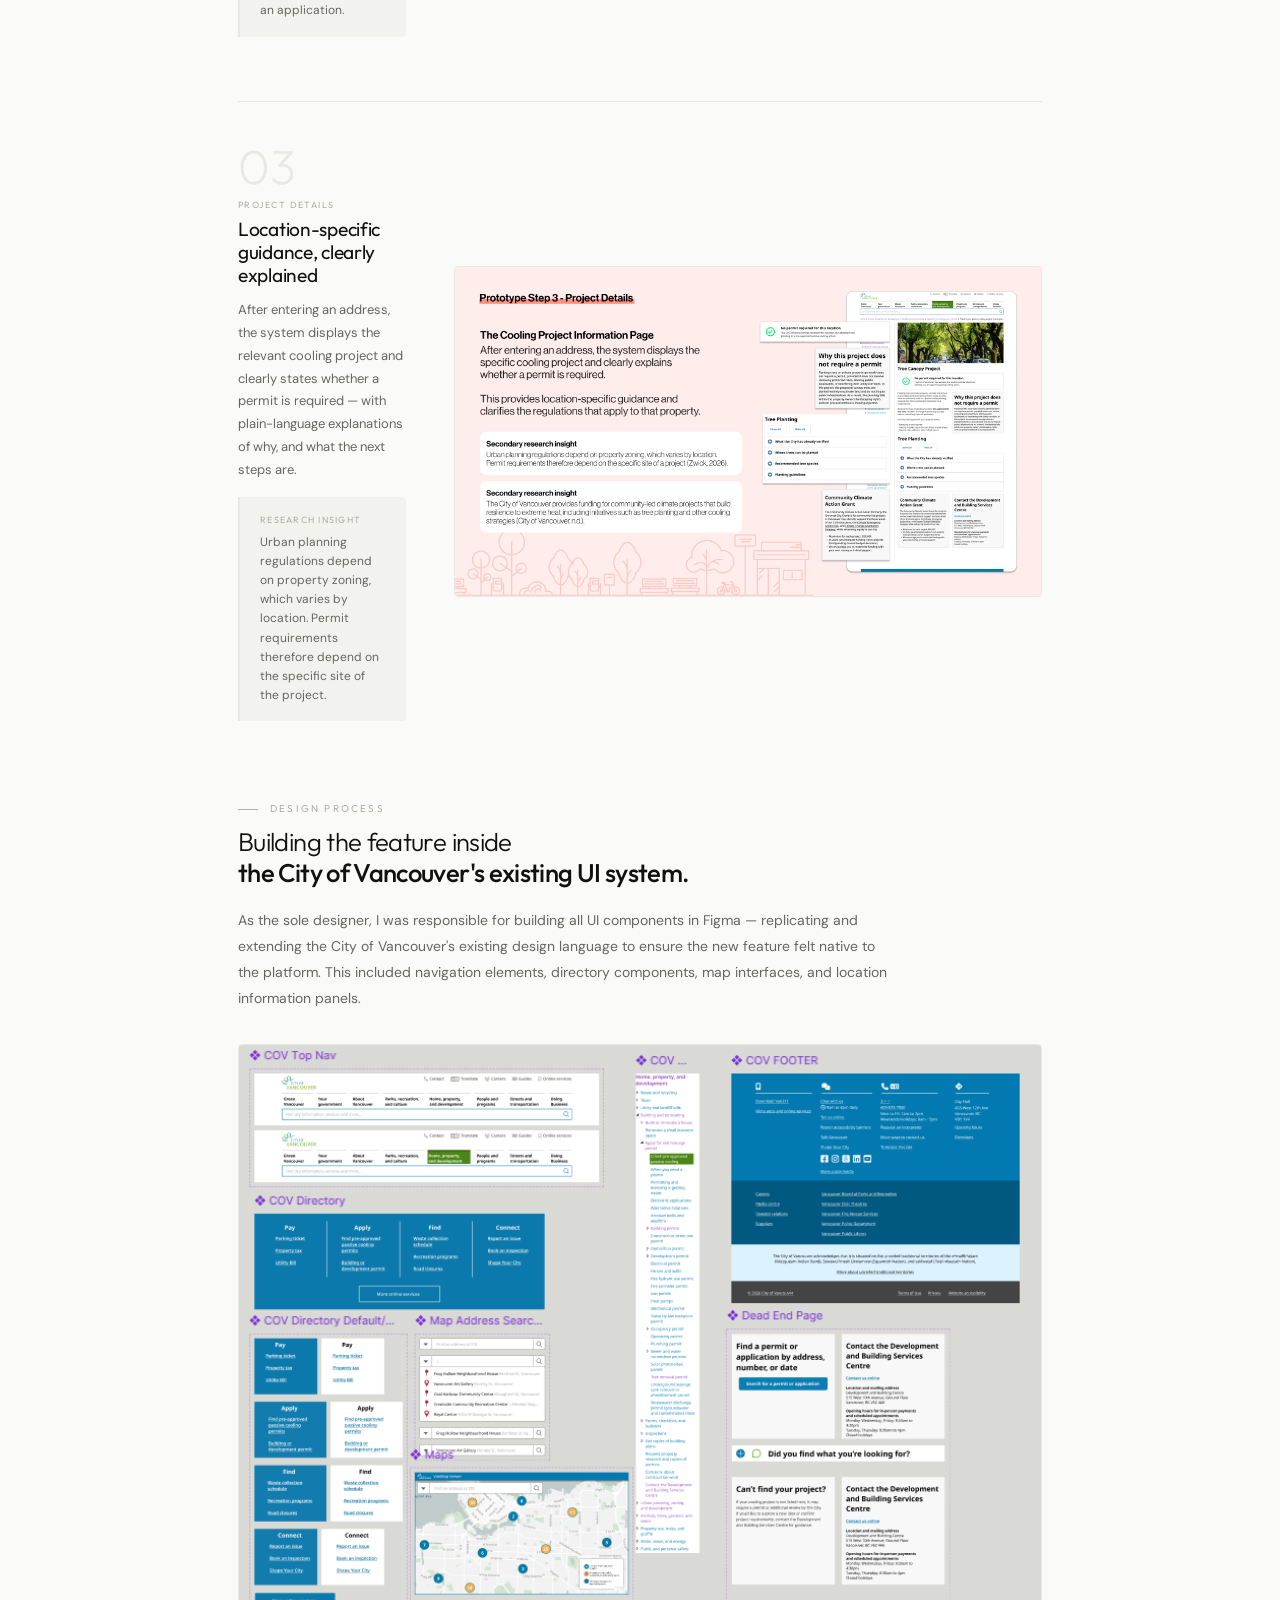
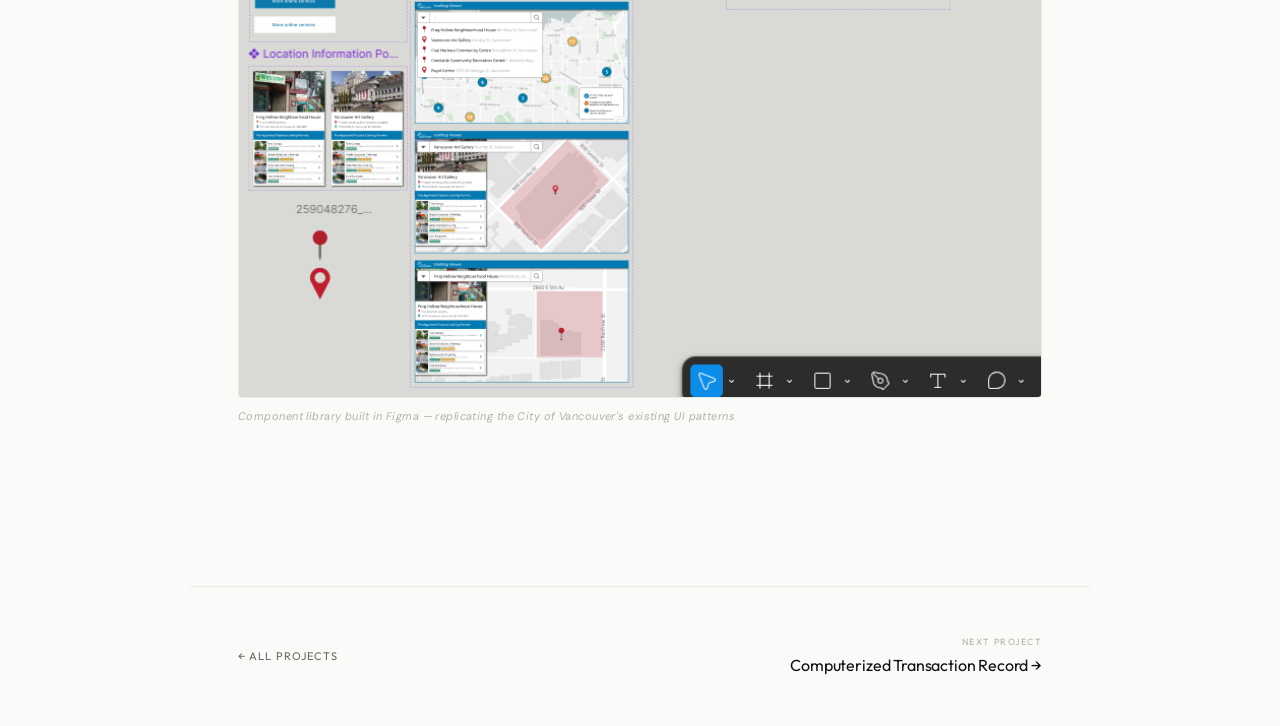
==== commit cf765220: "Fix top mobile responsiveness issues from audit Resolves homepage nav overflow at 375/390px, undersi" ====
--- a/cov_case_study.html
+++ b/cov_case_study.html
@@ -5,80 +5,24 @@
 <meta name="referrer" content="strict-origin-when-cross-origin">
 <meta name="viewport" content="width=device-width, initial-scale=1.0">
 <title>Passive Cooling Infrastructure — Zachary Lu-Ming Fan</title>
+<meta name="description" content="City of Vancouver — redesigning a fragmented government permit process into a streamlined, pre-approved pathway for passive cooling infrastructure.">
+<link rel="icon" type="image/svg+xml" href="favicon.svg">
+<meta property="og:type" content="article">
+<meta property="og:title" content="Passive Cooling Infrastructure — Zachary Lu-Ming Fan">
+<meta property="og:description" content="City of Vancouver — redesigning a fragmented government permit process into a streamlined, pre-approved pathway for passive cooling infrastructure.">
+<meta property="og:url" content="https://zachfan-96.github.io/cov_case_study.html">
+<meta property="og:image" content="https://zachfan-96.github.io/portfolio-cov.png">
+<meta name="twitter:card" content="summary_large_image">
+<meta name="twitter:title" content="Passive Cooling Infrastructure — Zachary Lu-Ming Fan">
+<meta name="twitter:description" content="City of Vancouver — redesigning a fragmented government permit process into a streamlined, pre-approved pathway.">
+<meta name="twitter:image" content="https://zachfan-96.github.io/portfolio-cov.png">
 <link href="https://fonts.googleapis.com/css2?family=Outfit:wght@200;300;400;500;600&family=DM+Sans:opsz,wght@9..40,300;9..40,400;9..40,500&display=swap" rel="stylesheet">
+<link rel="stylesheet" href="styles.css">
 
 <style>
-*, *::before, *::after { box-sizing: border-box; margin: 0; padding: 0; }
-:root {
-  --ink: #111110;
-  --ink-60: #666662;
-  --ink-30: #b0b0aa;
-  --ink-10: #e8e8e4;
-  --paper: #fafaf8;
-  --paper-2: #f2f2ee;
-}
-html { scroll-behavior: smooth; }
-body { font-family: 'DM Sans', sans-serif; background: var(--paper); color: var(--ink); line-height: 1.6; }
-
-/* NAV */
-nav {
-  display: flex; align-items: center; justify-content: space-between;
-  padding: 1.25rem 3rem; background: var(--paper);
-  border-bottom: 0.5px solid var(--ink-10); position: sticky; top: 0; z-index: 100;
-}
-.nav-back {
-  font-family: 'Outfit', sans-serif; font-size: 11px; font-weight: 400;
-  letter-spacing: 0.1em; text-transform: uppercase; color: var(--ink-60);
-  text-decoration: none; display: flex; align-items: center; gap: 0.5rem;
-  transition: color 0.2s;
-}
-.nav-back:hover { color: var(--ink); }
-.nav-name {
-  font-family: 'Outfit', sans-serif; font-size: 13px; font-weight: 500;
-  letter-spacing: 0.1em; text-transform: uppercase; color: var(--ink); text-decoration: none;
-}
-
-/* HERO */
-.case-hero {
-  background: var(--ink);
-  padding: 5rem 3rem 4rem;
-}
-.case-hero-inner {
-  max-width: 900px;
-  margin: 0 auto;
-}
-.case-eyebrow {
-  font-family: 'Outfit', sans-serif; font-size: 10px; font-weight: 400;
-  letter-spacing: 0.22em; text-transform: uppercase; color: rgba(255,255,255,0.3);
-  margin-bottom: 1.5rem; display: flex; align-items: center; gap: 0.75rem;
-}
-.case-eyebrow::before {
-  content: ''; display: block; width: 20px; height: 0.5px; background: rgba(255,255,255,0.3);
-}
-.case-title {
-  font-family: 'Outfit', sans-serif; font-size: clamp(2rem, 4vw, 3.2rem);
-  font-weight: 200; line-height: 1.1; color: #fff; letter-spacing: -0.03em;
-  margin-bottom: 0.5rem;
-}
-.case-title span { font-weight: 500; }
-.case-subtitle {
-  font-size: 15px; color: rgba(255,255,255,0.4); margin-bottom: 3rem; font-weight: 300;
-}
-.case-meta-grid {
-  display: grid; grid-template-columns: repeat(4, 1fr);
-  gap: 0; border-top: 0.5px solid rgba(255,255,255,0.08);
-  padding-top: 2rem;
-}
-.case-meta-item { padding-right: 2rem; }
-.case-meta-label {
-  font-family: 'Outfit', sans-serif; font-size: 9px; letter-spacing: 0.18em;
-  text-transform: uppercase; color: rgba(255,255,255,0.25); margin-bottom: 0.4rem;
-}
-.case-meta-value { font-size: 13px; color: rgba(255,255,255,0.6); line-height: 1.5; }
-
 /* HERO IMAGE */
 .case-hero-img {
-  max-width: 900px; margin: 3rem auto 0;
+  max-width: 900px; margin: 3rem auto 0; padding: 0 3rem;
   border-radius: 6px; overflow: hidden;
   border: 0.5px solid rgba(255,255,255,0.08);
 }
@@ -96,49 +40,9 @@
 /* SECTIONS */
 .case-section { margin-bottom: 5rem; }
 
-.section-label {
-  font-family: 'Outfit', sans-serif; font-size: 10px; font-weight: 400;
-  letter-spacing: 0.22em; text-transform: uppercase; color: var(--ink-30);
-  margin-bottom: 0.6rem; display: flex; align-items: center; gap: 0.75rem;
-}
-.section-label::before {
-  content: ''; display: block; width: 20px; height: 0.5px; background: var(--ink-30);
-}
-
-.section-heading {
-  font-family: 'Outfit', sans-serif; font-size: 1.6rem; font-weight: 300;
-  letter-spacing: -0.025em; color: var(--ink); margin-bottom: 1.25rem; line-height: 1.2;
-}
-.section-heading strong { font-weight: 500; }
-
-.section-body {
-  font-size: 14px; color: var(--ink-60); line-height: 1.85; max-width: 660px;
-}
-
 /* OVERVIEW GRID */
 .overview-grid {
   display: grid; grid-template-columns: 1fr 1fr; gap: 3rem; margin-top: 2.5rem;
-}
-.overview-block {
-  padding: 1.75rem; background: var(--paper-2);
-  border-radius: 4px; border: 0.5px solid var(--ink-10);
-}
-.overview-block-label {
-  font-family: 'Outfit', sans-serif; font-size: 9px; letter-spacing: 0.18em;
-  text-transform: uppercase; color: var(--ink-30); margin-bottom: 0.75rem;
-}
-.overview-block-text { font-size: 13px; color: var(--ink); line-height: 1.7; }
-
-/* FULL WIDTH IMAGE */
-.full-img {
-  width: 100%; border-radius: 4px;
-  border: 0.5px solid var(--ink-10); display: block; margin-top: 2rem;
-}
-
-/* IMAGE CAPTION */
-.img-caption {
-  font-size: 11px; color: var(--ink-30); letter-spacing: 0.04em;
-  margin-top: 0.6rem; font-style: italic;
 }
 
 /* CHALLENGE CALLOUTS */
@@ -218,58 +122,13 @@
 }
 .figma-wrap img { width: 100%; display: block; }
 
-/* TAGS */
-.case-tags {
-  display: flex; flex-wrap: wrap; gap: 0.4rem; margin-top: 1.5rem;
-}
-.case-tag {
-  font-size: 10px; letter-spacing: 0.07em; padding: 0.3rem 0.75rem;
-  border: 0.5px solid var(--ink-10); border-radius: 2rem; color: var(--ink-60);
-}
-
-/* BOTTOM NAV */
-.case-bottom-nav {
-  border-top: 0.5px solid var(--ink-10);
-  padding: 3rem;
-  display: flex; align-items: center; justify-content: space-between;
-  max-width: 900px; margin: 0 auto;
-}
-.back-link {
-  font-family: 'Outfit', sans-serif; font-size: 11px; letter-spacing: 0.1em;
-  text-transform: uppercase; color: var(--ink-60); text-decoration: none;
-  display: flex; align-items: center; gap: 0.5rem; transition: color 0.2s;
-}
-.back-link:hover { color: var(--ink); }
-.next-project {
-  display: flex; flex-direction: column; align-items: flex-end; gap: 0.25rem;
-  text-decoration: none;
-}
-.next-label {
-  font-family: 'Outfit', sans-serif; font-size: 9px; letter-spacing: 0.16em;
-  text-transform: uppercase; color: var(--ink-30);
-}
-.next-title {
-  font-family: 'Outfit', sans-serif; font-size: 1rem; font-weight: 400;
-  letter-spacing: -0.01em; color: var(--ink); transition: opacity 0.2s;
-}
-.next-project:hover .next-title { opacity: 0.6; }
-
-@keyframes fadeUp {
-  from { opacity: 0; transform: translateY(14px); }
-  to { opacity: 1; transform: translateY(0); }
-}
-.case-hero-inner { animation: fadeUp 0.5s ease both; }
-.case-hero-img   { animation: fadeUp 0.5s 0.1s ease both; }
+.case-hero-img { animation: fadeUp 0.5s 0.1s ease both; }
 
 @media (max-width: 768px) {
-  nav { padding: 1rem 1.5rem; }
-  .case-hero { padding: 3rem 1.5rem 2.5rem; }
-  .case-meta-grid { grid-template-columns: 1fr 1fr; gap: 1.5rem; }
-  .case-content { padding: 3rem 1.5rem; }
+  .case-hero-img { padding: 0 1.5rem; }
   .overview-grid { grid-template-columns: 1fr; gap: 1rem; }
   .challenge-points { grid-template-columns: 1fr; }
   .proto-step { grid-template-columns: 1fr; }
-  .case-bottom-nav { padding: 2rem 1.5rem; flex-direction: column; gap: 1.5rem; align-items: flex-start; }
 }
 
 </style>
@@ -307,8 +166,8 @@
       </div>
     </div>
   </div>
-  <div class="case-hero-img" style="max-width:900px;margin:3rem auto 0;padding:0 3rem;">
-    <img src="COV Slide 1 Opening slide.png" alt="The Pre-approved Cooling Pilot">
+  <div class="case-hero-img">
+    <img src="cov-slide-1-opening-slide.png" width="3840" height="2160" alt="The Pre-approved Cooling Pilot">
   </div>
 </div>
 
@@ -364,7 +223,7 @@
       <div class="research-q-label">Research Question</div>
       <div class="research-q-text">What barriers do community-serving organizations encounter when implementing small-scale, low-risk passive cooling projects on properties they own in Vancouver?</div>
     </div>
-    <img class="full-img" src="COV Slide 4 Current Permitting Journey.png" alt="Current Permitting Journey Map">
+    <img loading="lazy" class="full-img" src="cov-slide-4-current-permitting-journey.png" width="1920" height="1080" alt="Current Permitting Journey Map">
     <div class="img-caption">Current permitting journey — 5 phases, months of wait time, and friction at every step</div>
   </div>
 
@@ -379,7 +238,7 @@
       </div> -->
 
       <div class="video-wrap">
-        <video controls width="100%" style="border-radius: 6px; display: block;">
+        <video controls preload="metadata" width="100%" style="border-radius: 6px; display: block;">
           <source src="passive_cooling_prototype.mp4" type="video/mp4">
         </video>
       </div>
@@ -398,7 +257,7 @@
             <div class="insight-text">The website contains dense information spread across multiple pages, making it difficult to quickly understand what applies to a specific project.</div>
           </div>
         </div>
-        <img class="proto-step-img" src="COV Slide 5 Prototype Landing Page.png" alt="Prototype Step 1 - Entry Point">
+        <img loading="lazy" class="proto-step-img" src="cov-slide-5-prototype-landing-page.png" width="1920" height="1080" alt="Prototype Step 1 - Entry Point">
       </div>
 
       <div class="proto-step">
@@ -412,7 +271,7 @@
             <div class="insight-text">When requirements are unclear, applicants must submit a Development Permit enquiry or consult City staff — making it difficult to determine whether regulations apply before starting an application.</div>
           </div>
         </div>
-        <img class="proto-step-img" src="COV Slide 6 Prototype Permit Pre-approval Page.png" alt="Prototype Step 2 - Permit Discovery">
+        <img loading="lazy" class="proto-step-img" src="cov-slide-6-prototype-permit-pre-approval-page.png" width="1920" height="1080" alt="Prototype Step 2 - Permit Discovery">
       </div>
 
       <div class="proto-step">
@@ -426,7 +285,7 @@
             <div class="insight-text">Urban planning regulations depend on property zoning, which varies by location. Permit requirements therefore depend on the specific site of the project.</div>
           </div>
         </div>
-        <img class="proto-step-img" src="COV Slide 7 Prototype 8.png" alt="Prototype Step 3 - Project Details">
+        <img loading="lazy" class="proto-step-img" src="cov-slide-7-prototype-8.png" width="1920" height="1080" alt="Prototype Step 3 - Project Details">
       </div>
 
     </div>
@@ -438,7 +297,7 @@
     <h2 class="section-heading">Building the feature inside<br><strong>the City of Vancouver's existing UI system.</strong></h2>
     <p class="section-body">As the sole designer, I was responsible for building all UI components in Figma — replicating and extending the City of Vancouver's existing design language to ensure the new feature felt native to the platform. This included navigation elements, directory components, map interfaces, and location information panels.</p>
     <div class="figma-wrap">
-      <img src="COV Prototype Components on FIGMA.png" alt="Figma component library">
+      <img loading="lazy" src="cov-prototype-components-on-figma.png" width="789" height="937" alt="Figma component library">
     </div>
     <div class="img-caption">Component library built in Figma — replicating the City of Vancouver's existing UI patterns</div>
   </div>
--- a/styles.css
+++ b/styles.css
@@ -0,0 +1,148 @@
+/* ===== Reset & base ===== */
+*, *::before, *::after { box-sizing: border-box; margin: 0; padding: 0; }
+img, video { height: auto; }
+:root {
+  --ink: #111110;
+  --ink-60: #666662;
+  --ink-30: #b0b0aa;
+  --ink-10: #e8e8e4;
+  --paper: #fafaf8;
+  --paper-2: #f2f2ee;
+}
+html { scroll-behavior: smooth; }
+body { font-family: 'DM Sans', sans-serif; background: var(--paper); color: var(--ink); line-height: 1.6; }
+
+/* ===== Nav ===== */
+nav {
+  display: flex; align-items: center; justify-content: space-between;
+  padding: 1.25rem 3rem; background: var(--paper);
+  border-bottom: 0.5px solid var(--ink-10); position: sticky; top: 0; z-index: 100;
+}
+.nav-name {
+  font-family: 'Outfit', sans-serif; font-size: 13px; font-weight: 500;
+  letter-spacing: 0.1em; text-transform: uppercase; color: var(--ink); text-decoration: none;
+}
+.nav-back {
+  font-family: 'Outfit', sans-serif; font-size: 11px; font-weight: 400;
+  letter-spacing: 0.1em; text-transform: uppercase; color: var(--ink-60);
+  text-decoration: none; display: flex; align-items: center; gap: 0.5rem; transition: color 0.2s;
+  padding: 0.75rem 0;
+}
+.nav-back:hover { color: var(--ink); }
+.nav-right { display: flex; align-items: center; gap: 2rem; }
+.nav-link {
+  font-family: 'Outfit', sans-serif; font-size: 11px; font-weight: 400;
+  letter-spacing: 0.1em; text-transform: uppercase; color: var(--ink-60);
+  text-decoration: none; transition: color 0.2s;
+  display: inline-block; padding: 0.75rem 0;
+}
+.nav-link:hover { color: var(--ink); }
+.nav-cta {
+  font-family: 'Outfit', sans-serif; font-size: 11px; font-weight: 500;
+  letter-spacing: 0.1em; text-transform: uppercase; padding: 0.5rem 1.25rem;
+  border: 0.5px solid var(--ink); border-radius: 2rem; color: var(--ink);
+  text-decoration: none; transition: background 0.2s, color 0.2s;
+}
+.nav-cta:hover { background: var(--ink); color: var(--paper); }
+
+/* ===== Section eyebrow / label ===== */
+.section-eyebrow, .section-label {
+  font-family: 'Outfit', sans-serif; font-size: 10px; font-weight: 400;
+  letter-spacing: 0.22em; text-transform: uppercase; color: var(--ink-30);
+  margin-bottom: 0.6rem; display: flex; align-items: center; gap: 0.75rem;
+}
+.section-eyebrow::before, .section-label::before {
+  content: ''; display: block; width: 20px; height: 0.5px; background: var(--ink-30);
+}
+
+/* ===== Case study hero ===== */
+.case-hero { background: var(--ink); padding: 5rem 3rem 4rem; }
+.case-hero-inner { max-width: 900px; margin: 0 auto; }
+.case-eyebrow {
+  font-family: 'Outfit', sans-serif; font-size: 10px; font-weight: 400;
+  letter-spacing: 0.22em; text-transform: uppercase; color: rgba(255,255,255,0.3);
+  margin-bottom: 1.5rem; display: flex; align-items: center; gap: 0.75rem;
+}
+.case-eyebrow::before { content: ''; display: block; width: 20px; height: 0.5px; background: rgba(255,255,255,0.3); }
+.case-title {
+  font-family: 'Outfit', sans-serif; font-size: clamp(2rem, 4vw, 3.2rem);
+  font-weight: 200; line-height: 1.1; color: #fff; letter-spacing: -0.03em; margin-bottom: 0.5rem;
+}
+.case-title span { font-weight: 500; }
+.case-subtitle { font-size: 15px; color: rgba(255,255,255,0.4); margin-bottom: 3rem; font-weight: 300; }
+.case-meta-grid {
+  display: grid; grid-template-columns: repeat(4, 1fr);
+  border-top: 0.5px solid rgba(255,255,255,0.08); padding-top: 2rem;
+}
+.case-meta-item { padding-right: 2rem; }
+.case-meta-label {
+  font-family: 'Outfit', sans-serif; font-size: 9px; letter-spacing: 0.18em;
+  text-transform: uppercase; color: rgba(255,255,255,0.25); margin-bottom: 0.4rem;
+}
+.case-meta-value { font-size: 13px; color: rgba(255,255,255,0.6); line-height: 1.5; }
+
+/* ===== Case study content ===== */
+.case-content { max-width: 900px; margin: 0 auto; padding: 5rem 3rem; }
+.case-section { margin-bottom: 5rem; }
+.section-heading {
+  font-family: 'Outfit', sans-serif; font-size: 1.6rem; font-weight: 300;
+  letter-spacing: -0.025em; color: var(--ink); margin-bottom: 1.25rem; line-height: 1.2;
+}
+.section-heading strong { font-weight: 500; }
+.section-body { font-size: 14px; color: var(--ink-60); line-height: 1.85; max-width: 660px; }
+
+.overview-block {
+  padding: 1.75rem; background: var(--paper-2); border-radius: 4px; border: 0.5px solid var(--ink-10);
+}
+.overview-block-label {
+  font-family: 'Outfit', sans-serif; font-size: 9px; letter-spacing: 0.18em;
+  text-transform: uppercase; color: var(--ink-30); margin-bottom: 0.75rem;
+}
+.overview-block-text { font-size: 13px; color: var(--ink); line-height: 1.7; }
+
+.full-img { width: 100%; border-radius: 4px; border: 0.5px solid var(--ink-10); display: block; margin-top: 2rem; }
+.img-caption { font-size: 11px; color: var(--ink-30); letter-spacing: 0.04em; margin-top: 0.6rem; font-style: italic; }
+
+.case-tags { display: flex; flex-wrap: wrap; gap: 0.4rem; margin-top: 1.5rem; }
+.case-tag {
+  font-size: 10px; letter-spacing: 0.07em; padding: 0.3rem 0.75rem;
+  border: 0.5px solid var(--ink-10); border-radius: 2rem; color: var(--ink-60);
+}
+
+/* ===== Bottom nav ===== */
+.case-bottom-nav {
+  border-top: 0.5px solid var(--ink-10); padding: 3rem;
+  display: flex; align-items: center; justify-content: space-between;
+  max-width: 900px; margin: 0 auto;
+}
+.back-link {
+  font-family: 'Outfit', sans-serif; font-size: 11px; letter-spacing: 0.1em;
+  text-transform: uppercase; color: var(--ink-60); text-decoration: none;
+  display: flex; align-items: center; gap: 0.5rem; transition: color 0.2s;
+  padding: 0.75rem 0;
+}
+.back-link:hover { color: var(--ink); }
+.next-project { display: flex; flex-direction: column; align-items: flex-end; gap: 0.25rem; text-decoration: none; }
+.next-label {
+  font-family: 'Outfit', sans-serif; font-size: 9px; letter-spacing: 0.16em;
+  text-transform: uppercase; color: var(--ink-30);
+}
+.next-title {
+  font-family: 'Outfit', sans-serif; font-size: 1rem; font-weight: 400;
+  letter-spacing: -0.01em; color: var(--ink); transition: opacity 0.2s;
+}
+.next-project:hover .next-title { opacity: 0.6; }
+
+/* ===== Shared animation ===== */
+@keyframes fadeUp { from { opacity: 0; transform: translateY(14px); } to { opacity: 1; transform: translateY(0); } }
+.case-hero-inner { animation: fadeUp 0.5s ease both; }
+
+/* ===== Shared responsive ===== */
+@media (max-width: 768px) {
+  nav { padding: 1rem 1.5rem; }
+  .case-hero { padding: 3rem 1.5rem 2.5rem; }
+  .case-meta-grid { grid-template-columns: 1fr 1fr; gap: 1.5rem; }
+  .case-content { padding: 3rem 1.5rem; }
+  .case-bottom-nav { padding: 2rem 1.5rem; flex-direction: column; gap: 1.5rem; align-items: flex-start; }
+  .next-project { align-items: flex-start; }
+}
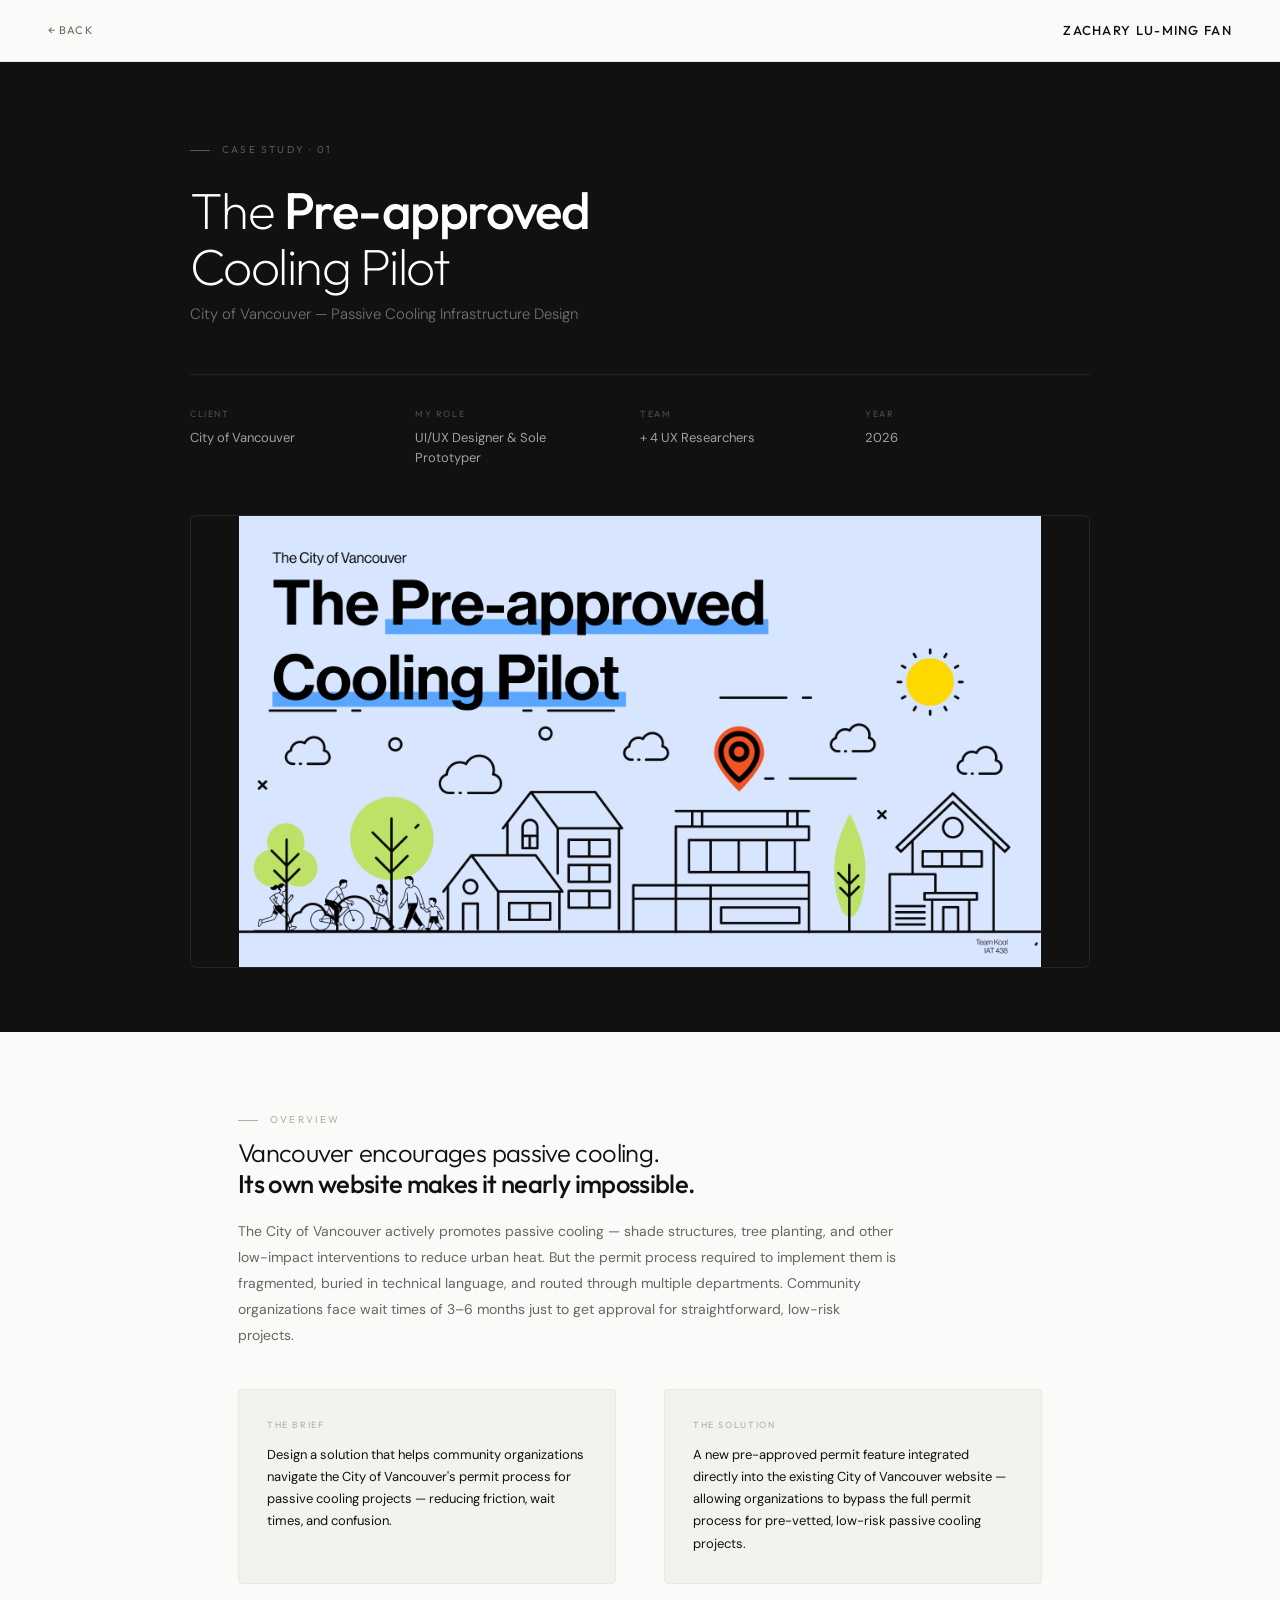
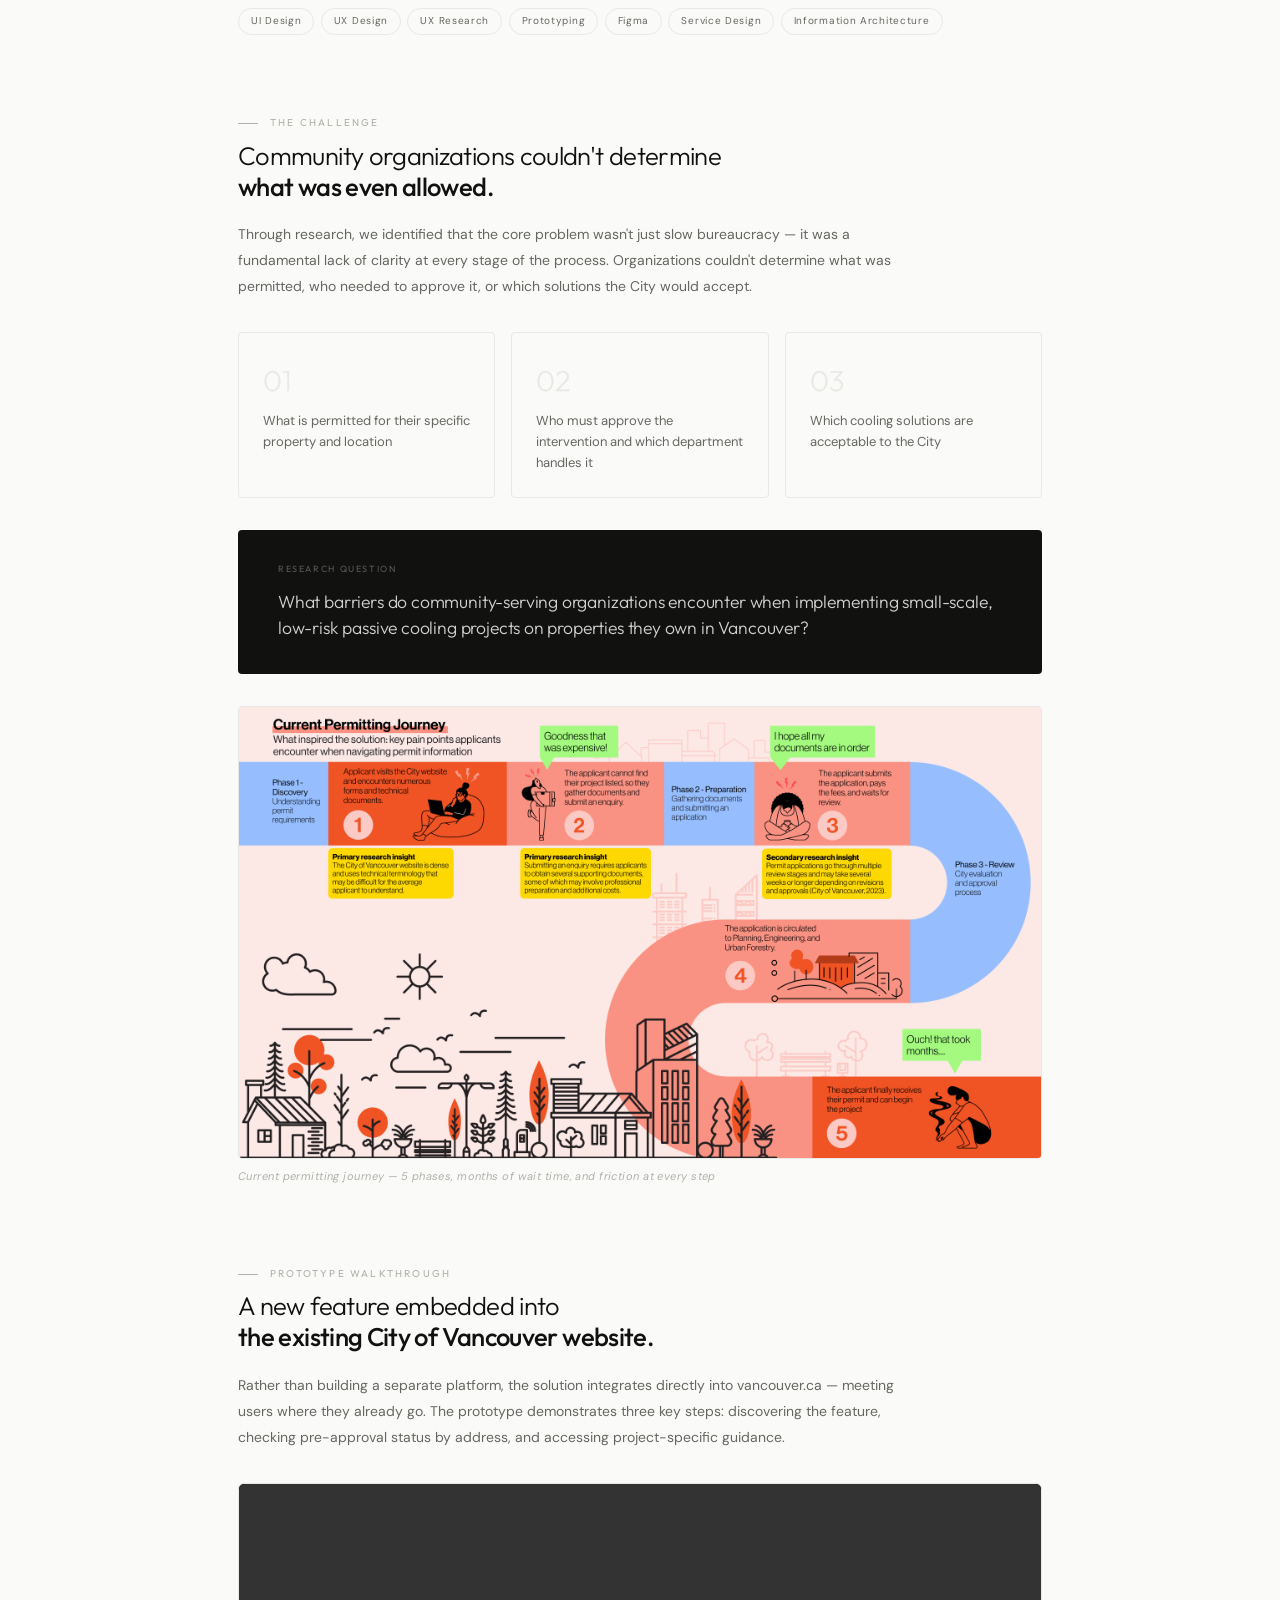
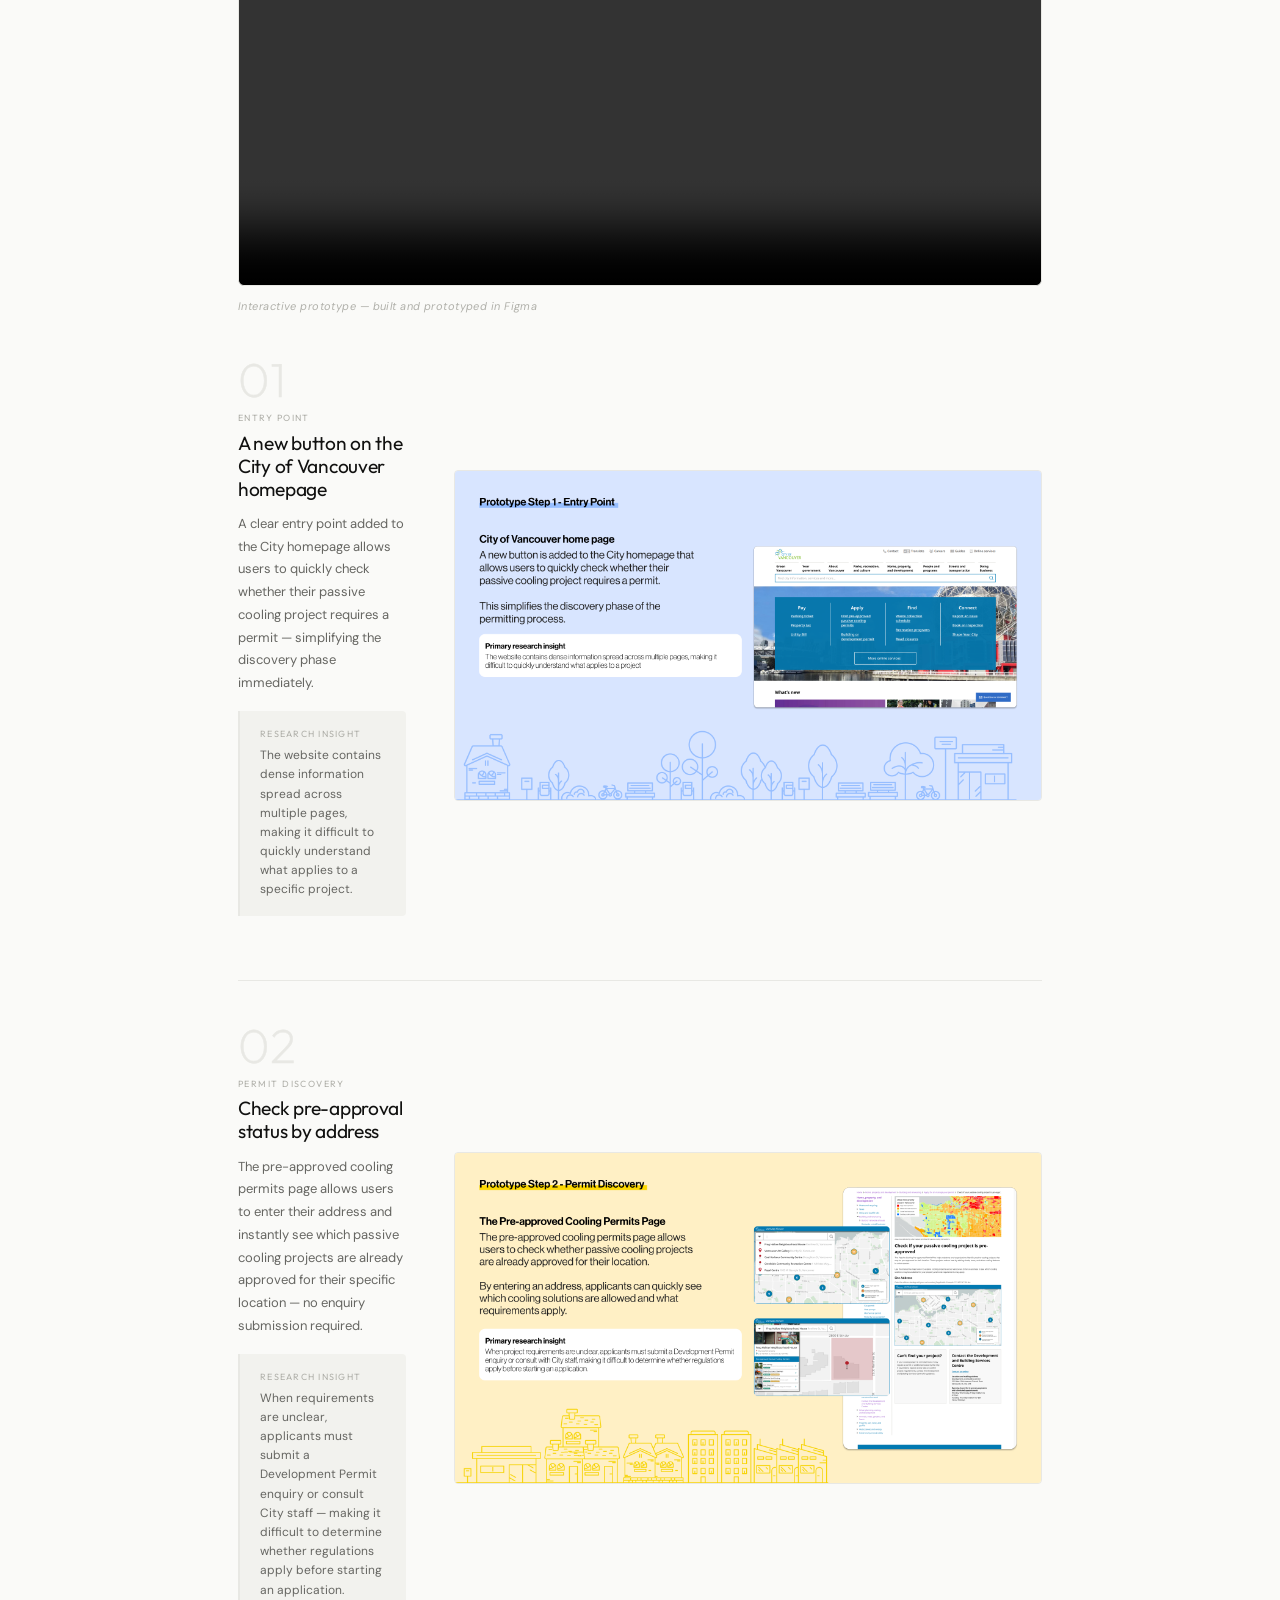
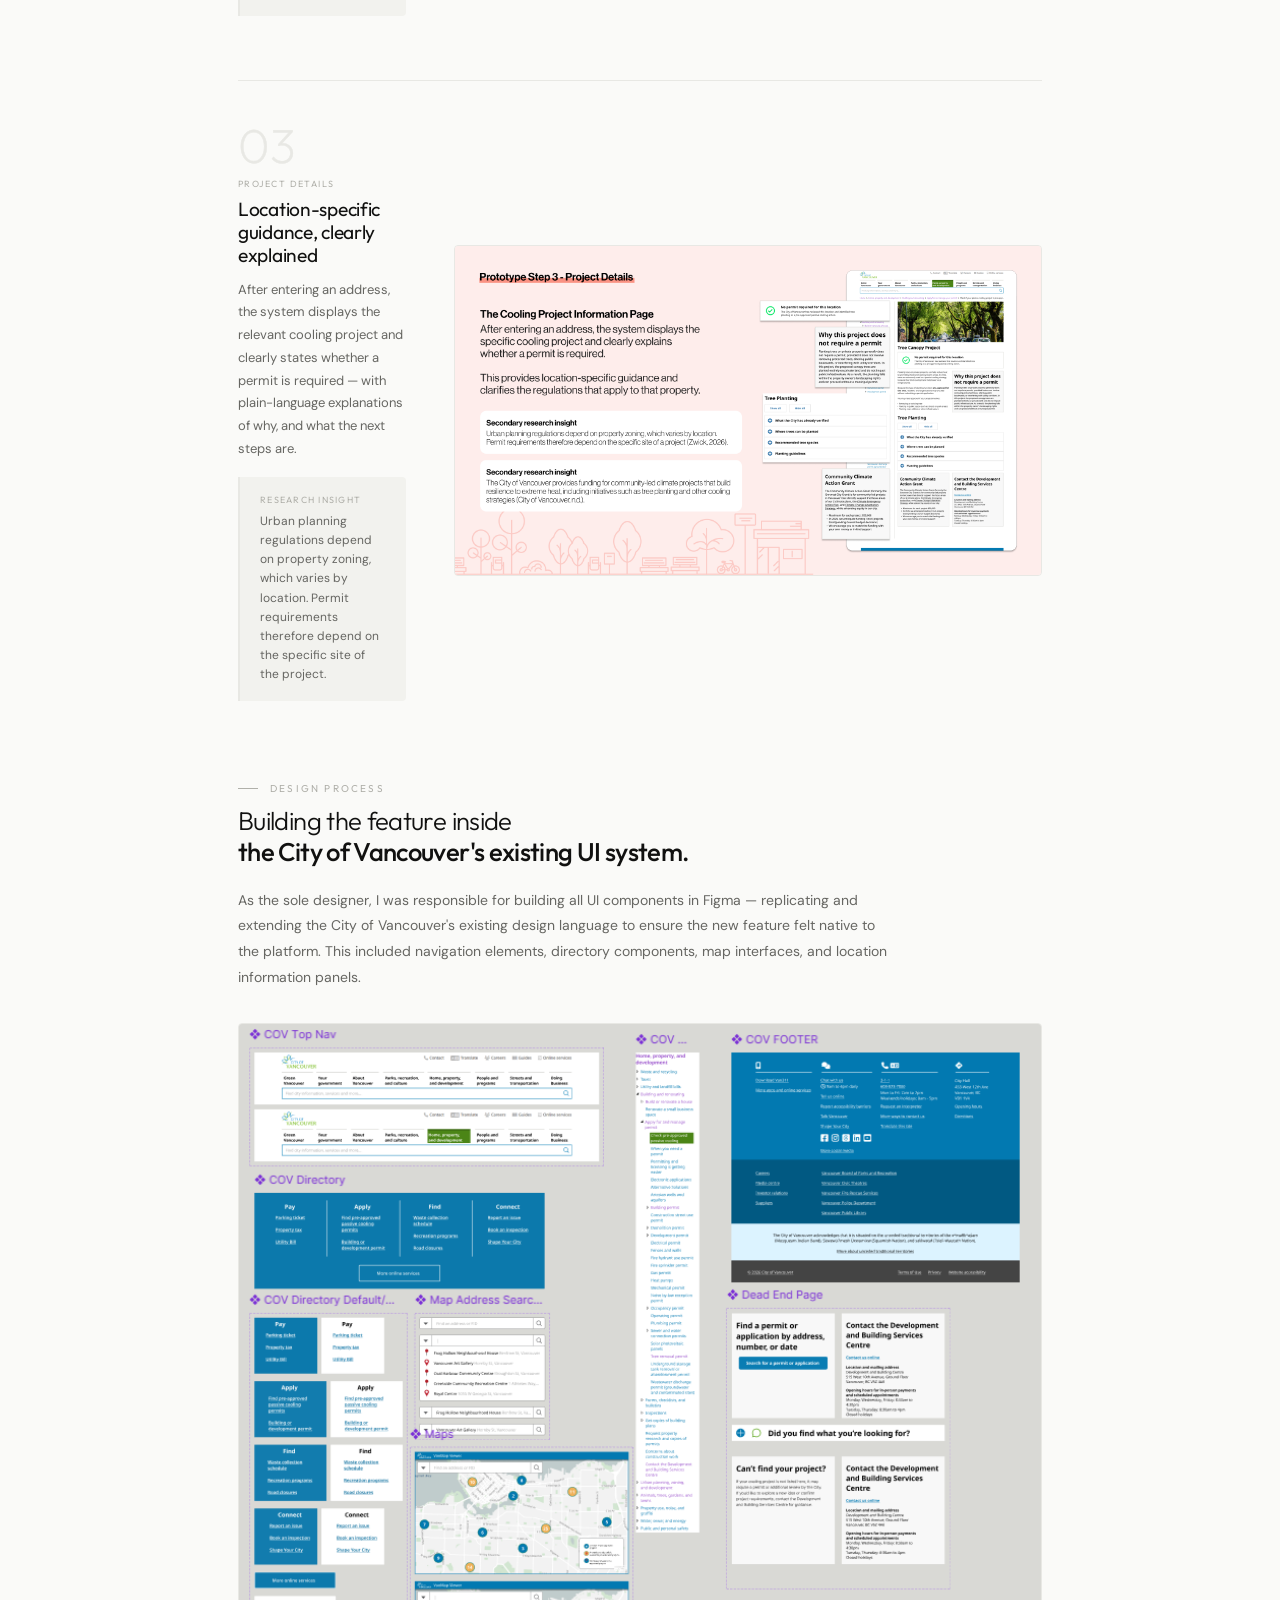
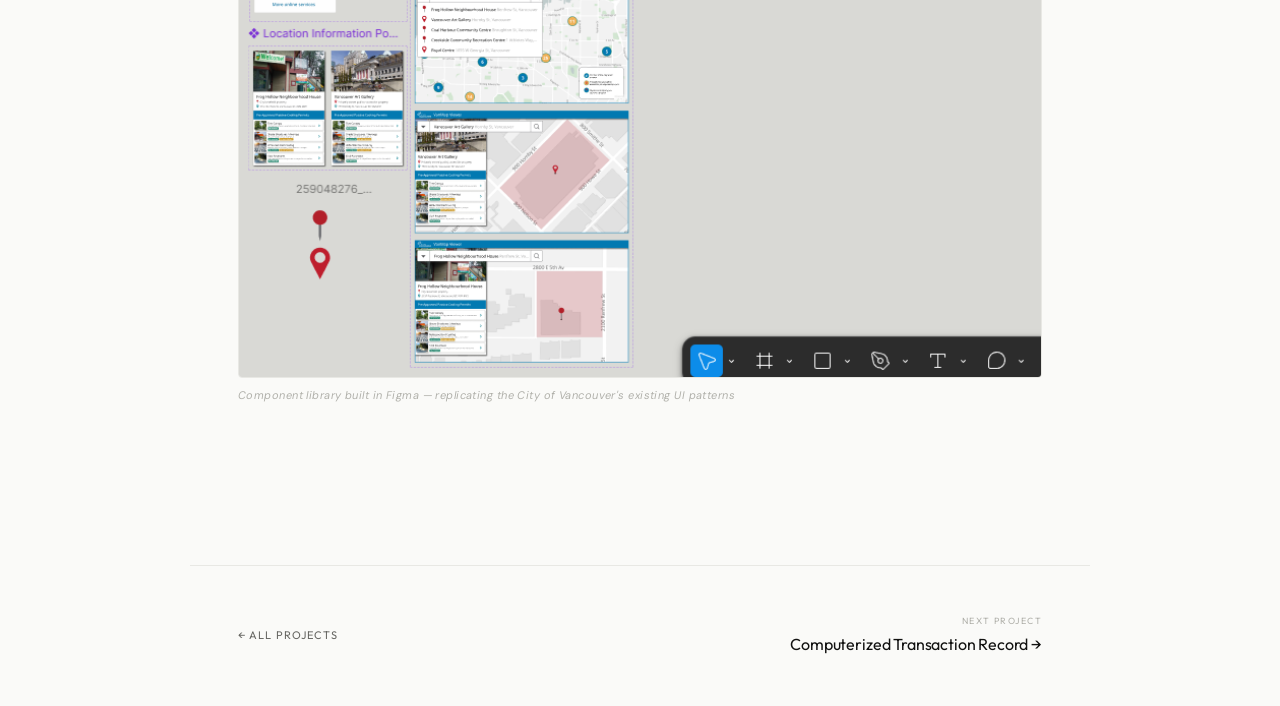
==== commit 7199f162: "Add click-to-enlarge lightbox to case study write-up images Every content image across the 3 case st" ====
--- a/cov_case_study.html
+++ b/cov_case_study.html
@@ -22,7 +22,7 @@
 <style>
 /* HERO IMAGE */
 .case-hero-img {
-  max-width: 900px; margin: 3rem auto 0; padding: 0 3rem;
+  max-width: 900px; margin: 3rem auto 0;
   border-radius: 6px; overflow: hidden;
   border: 0.5px solid rgba(255,255,255,0.08);
 }
@@ -125,7 +125,6 @@
 .case-hero-img { animation: fadeUp 0.5s 0.1s ease both; }
 
 @media (max-width: 768px) {
-  .case-hero-img { padding: 0 1.5rem; }
   .overview-grid { grid-template-columns: 1fr; gap: 1rem; }
   .challenge-points { grid-template-columns: 1fr; }
   .proto-step { grid-template-columns: 1fr; }
@@ -166,7 +165,7 @@
       </div>
     </div>
   </div>
-  <div class="case-hero-img">
+  <div class="case-hero-img" style="max-width:900px;margin:3rem auto 0;padding:0 3rem;">
     <img src="cov-slide-1-opening-slide.png" width="3840" height="2160" alt="The Pre-approved Cooling Pilot">
   </div>
 </div>
@@ -223,8 +222,15 @@
       <div class="research-q-label">Research Question</div>
       <div class="research-q-text">What barriers do community-serving organizations encounter when implementing small-scale, low-risk passive cooling projects on properties they own in Vancouver?</div>
     </div>
-    <img loading="lazy" class="full-img" src="cov-slide-4-current-permitting-journey.png" width="1920" height="1080" alt="Current Permitting Journey Map">
+    <a href="#lb-1" class="lightbox-link" aria-label="Enlarge image">
+      <img loading="lazy" class="full-img" src="cov-slide-4-current-permitting-journey.png" width="1920" height="1080" alt="Current Permitting Journey Map">
+    </a>
     <div class="img-caption">Current permitting journey — 5 phases, months of wait time, and friction at every step</div>
+    <div id="lb-1" class="lightbox">
+      <a href="#" class="lightbox-backdrop" aria-label="Close enlarged image"></a>
+      <a href="#" class="lightbox-close" aria-label="Close enlarged image">&times;</a>
+      <img src="cov-slide-4-current-permitting-journey.png" alt="Current Permitting Journey Map">
+    </div>
   </div>
 
   <!-- THE PROTOTYPE -->
@@ -257,7 +263,14 @@
             <div class="insight-text">The website contains dense information spread across multiple pages, making it difficult to quickly understand what applies to a specific project.</div>
           </div>
         </div>
-        <img loading="lazy" class="proto-step-img" src="cov-slide-5-prototype-landing-page.png" width="1920" height="1080" alt="Prototype Step 1 - Entry Point">
+        <a href="#lb-2" class="lightbox-link" aria-label="Enlarge image">
+          <img loading="lazy" class="proto-step-img" src="cov-slide-5-prototype-landing-page.png" width="1920" height="1080" alt="Prototype Step 1 - Entry Point">
+        </a>
+        <div id="lb-2" class="lightbox">
+          <a href="#" class="lightbox-backdrop" aria-label="Close enlarged image"></a>
+          <a href="#" class="lightbox-close" aria-label="Close enlarged image">&times;</a>
+          <img src="cov-slide-5-prototype-landing-page.png" alt="Prototype Step 1 - Entry Point">
+        </div>
       </div>
 
       <div class="proto-step">
@@ -271,7 +284,14 @@
             <div class="insight-text">When requirements are unclear, applicants must submit a Development Permit enquiry or consult City staff — making it difficult to determine whether regulations apply before starting an application.</div>
           </div>
         </div>
-        <img loading="lazy" class="proto-step-img" src="cov-slide-6-prototype-permit-pre-approval-page.png" width="1920" height="1080" alt="Prototype Step 2 - Permit Discovery">
+        <a href="#lb-3" class="lightbox-link" aria-label="Enlarge image">
+          <img loading="lazy" class="proto-step-img" src="cov-slide-6-prototype-permit-pre-approval-page.png" width="1920" height="1080" alt="Prototype Step 2 - Permit Discovery">
+        </a>
+        <div id="lb-3" class="lightbox">
+          <a href="#" class="lightbox-backdrop" aria-label="Close enlarged image"></a>
+          <a href="#" class="lightbox-close" aria-label="Close enlarged image">&times;</a>
+          <img src="cov-slide-6-prototype-permit-pre-approval-page.png" alt="Prototype Step 2 - Permit Discovery">
+        </div>
       </div>
 
       <div class="proto-step">
@@ -285,7 +305,14 @@
             <div class="insight-text">Urban planning regulations depend on property zoning, which varies by location. Permit requirements therefore depend on the specific site of the project.</div>
           </div>
         </div>
-        <img loading="lazy" class="proto-step-img" src="cov-slide-7-prototype-8.png" width="1920" height="1080" alt="Prototype Step 3 - Project Details">
+        <a href="#lb-4" class="lightbox-link" aria-label="Enlarge image">
+          <img loading="lazy" class="proto-step-img" src="cov-slide-7-prototype-8.png" width="1920" height="1080" alt="Prototype Step 3 - Project Details">
+        </a>
+        <div id="lb-4" class="lightbox">
+          <a href="#" class="lightbox-backdrop" aria-label="Close enlarged image"></a>
+          <a href="#" class="lightbox-close" aria-label="Close enlarged image">&times;</a>
+          <img src="cov-slide-7-prototype-8.png" alt="Prototype Step 3 - Project Details">
+        </div>
       </div>
 
     </div>
@@ -297,9 +324,16 @@
     <h2 class="section-heading">Building the feature inside<br><strong>the City of Vancouver's existing UI system.</strong></h2>
     <p class="section-body">As the sole designer, I was responsible for building all UI components in Figma — replicating and extending the City of Vancouver's existing design language to ensure the new feature felt native to the platform. This included navigation elements, directory components, map interfaces, and location information panels.</p>
     <div class="figma-wrap">
-      <img loading="lazy" src="cov-prototype-components-on-figma.png" width="789" height="937" alt="Figma component library">
+      <a href="#lb-5" class="lightbox-link" aria-label="Enlarge image">
+        <img loading="lazy" src="cov-prototype-components-on-figma.png" width="789" height="937" alt="Figma component library">
+      </a>
     </div>
     <div class="img-caption">Component library built in Figma — replicating the City of Vancouver's existing UI patterns</div>
+    <div id="lb-5" class="lightbox">
+      <a href="#" class="lightbox-backdrop" aria-label="Close enlarged image"></a>
+      <a href="#" class="lightbox-close" aria-label="Close enlarged image">&times;</a>
+      <img src="cov-prototype-components-on-figma.png" alt="Figma component library">
+    </div>
   </div>
 
 </div>
--- a/styles.css
+++ b/styles.css
@@ -26,7 +26,6 @@
   font-family: 'Outfit', sans-serif; font-size: 11px; font-weight: 400;
   letter-spacing: 0.1em; text-transform: uppercase; color: var(--ink-60);
   text-decoration: none; display: flex; align-items: center; gap: 0.5rem; transition: color 0.2s;
-  padding: 0.75rem 0;
 }
 .nav-back:hover { color: var(--ink); }
 .nav-right { display: flex; align-items: center; gap: 2rem; }
@@ -34,7 +33,6 @@
   font-family: 'Outfit', sans-serif; font-size: 11px; font-weight: 400;
   letter-spacing: 0.1em; text-transform: uppercase; color: var(--ink-60);
   text-decoration: none; transition: color 0.2s;
-  display: inline-block; padding: 0.75rem 0;
 }
 .nav-link:hover { color: var(--ink); }
 .nav-cta {
@@ -119,7 +117,6 @@
   font-family: 'Outfit', sans-serif; font-size: 11px; letter-spacing: 0.1em;
   text-transform: uppercase; color: var(--ink-60); text-decoration: none;
   display: flex; align-items: center; gap: 0.5rem; transition: color 0.2s;
-  padding: 0.75rem 0;
 }
 .back-link:hover { color: var(--ink); }
 .next-project { display: flex; flex-direction: column; align-items: flex-end; gap: 0.25rem; text-decoration: none; }
@@ -133,6 +130,31 @@
 }
 .next-project:hover .next-title { opacity: 0.6; }
 
+/* ===== Lightbox (click-to-enlarge content images) ===== */
+.lightbox-link { display: block; cursor: zoom-in; }
+.lightbox {
+  display: none;
+  position: fixed; inset: 0; z-index: 1000;
+  align-items: center; justify-content: center;
+  padding: 3rem;
+}
+.lightbox:target { display: flex; }
+.lightbox-backdrop { position: absolute; inset: 0; background: rgba(17,17,16,0.92); cursor: zoom-out; }
+.lightbox img {
+  position: relative; max-width: 100%; max-height: 100%;
+  object-fit: contain; border-radius: 4px;
+  box-shadow: 0 20px 60px rgba(0,0,0,0.5);
+}
+.lightbox-close {
+  position: fixed; top: 1.5rem; right: 2rem; z-index: 1001;
+  width: 2.75rem; height: 2.75rem;
+  display: flex; align-items: center; justify-content: center;
+  color: var(--paper); font-family: 'Outfit', sans-serif; font-size: 1.75rem;
+  font-weight: 300; line-height: 1; text-decoration: none; cursor: zoom-out;
+  transition: opacity 0.2s;
+}
+.lightbox-close:hover { opacity: 0.65; }
+
 /* ===== Shared animation ===== */
 @keyframes fadeUp { from { opacity: 0; transform: translateY(14px); } to { opacity: 1; transform: translateY(0); } }
 .case-hero-inner { animation: fadeUp 0.5s ease both; }
@@ -144,5 +166,6 @@
   .case-meta-grid { grid-template-columns: 1fr 1fr; gap: 1.5rem; }
   .case-content { padding: 3rem 1.5rem; }
   .case-bottom-nav { padding: 2rem 1.5rem; flex-direction: column; gap: 1.5rem; align-items: flex-start; }
-  .next-project { align-items: flex-start; }
+  .lightbox { padding: 1.25rem; }
+  .lightbox-close { top: 1rem; right: 1rem; width: 2.25rem; height: 2.25rem; font-size: 1.5rem; }
 }
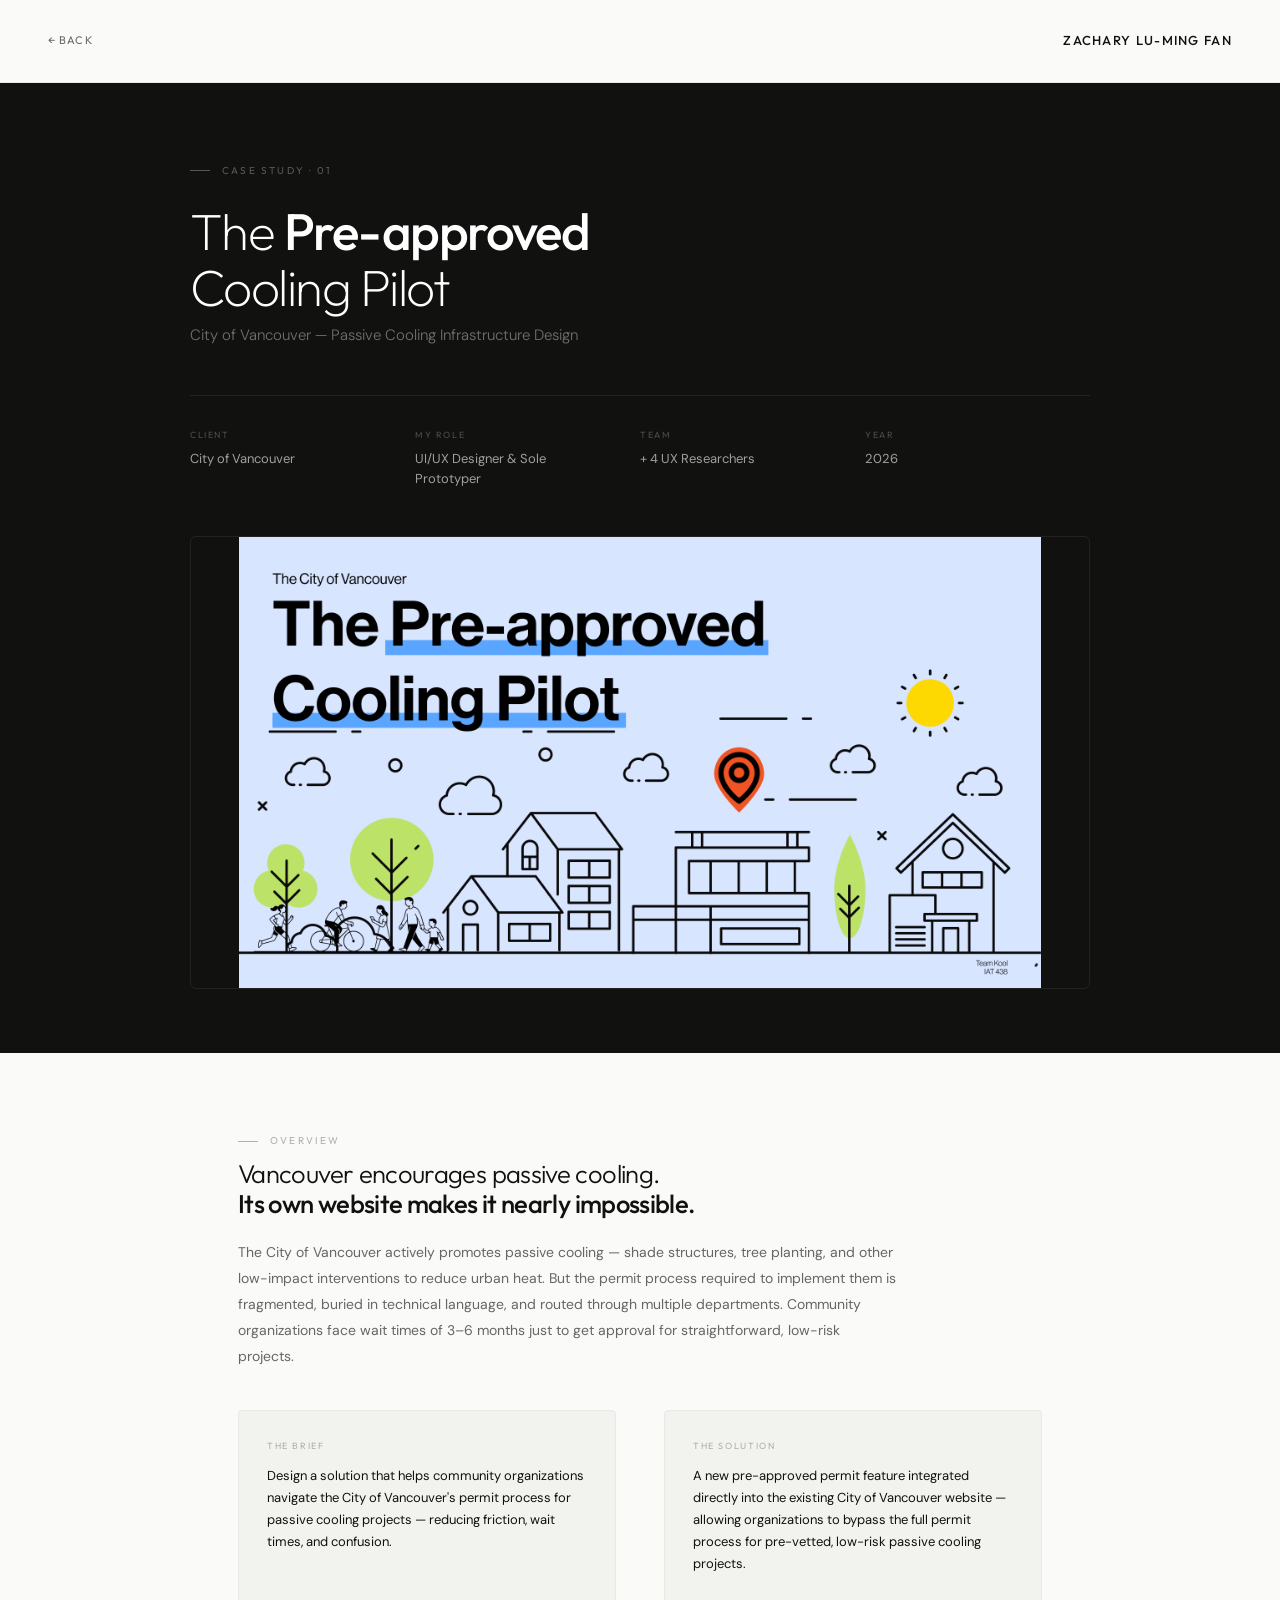
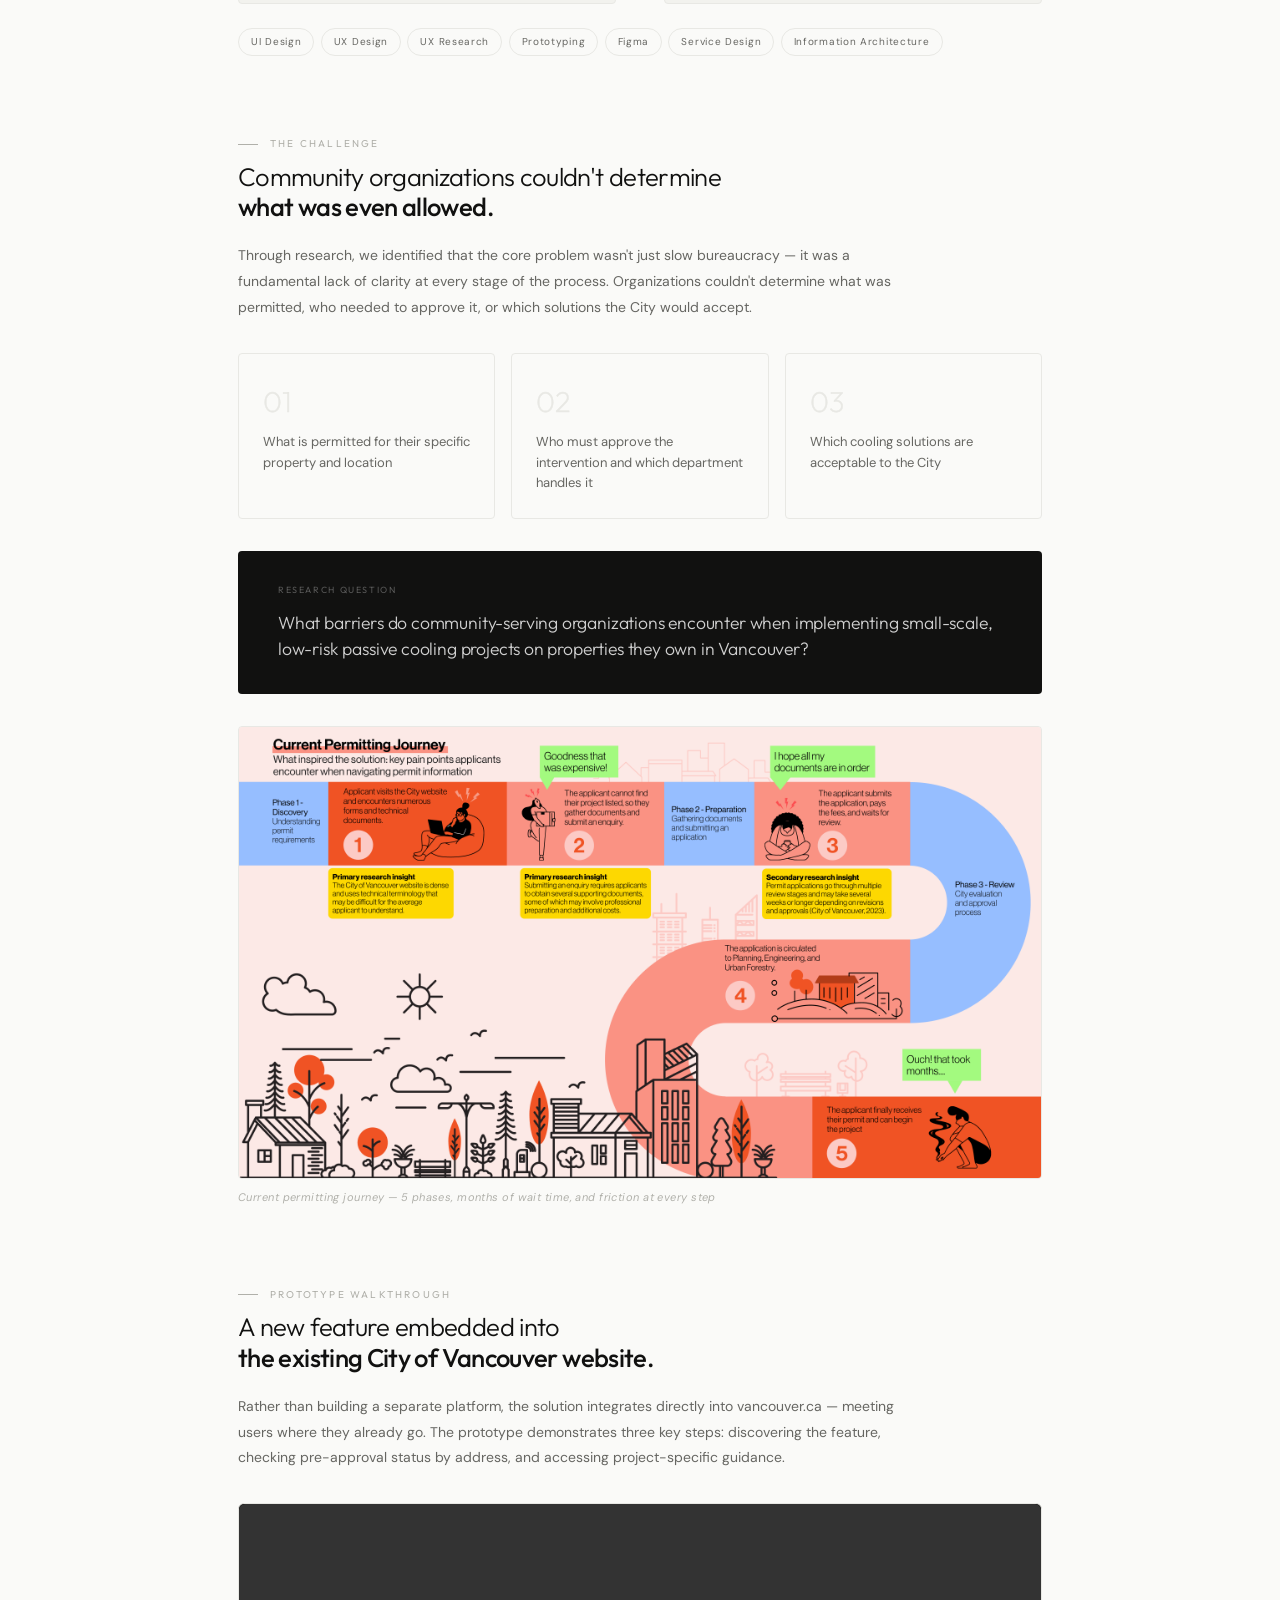
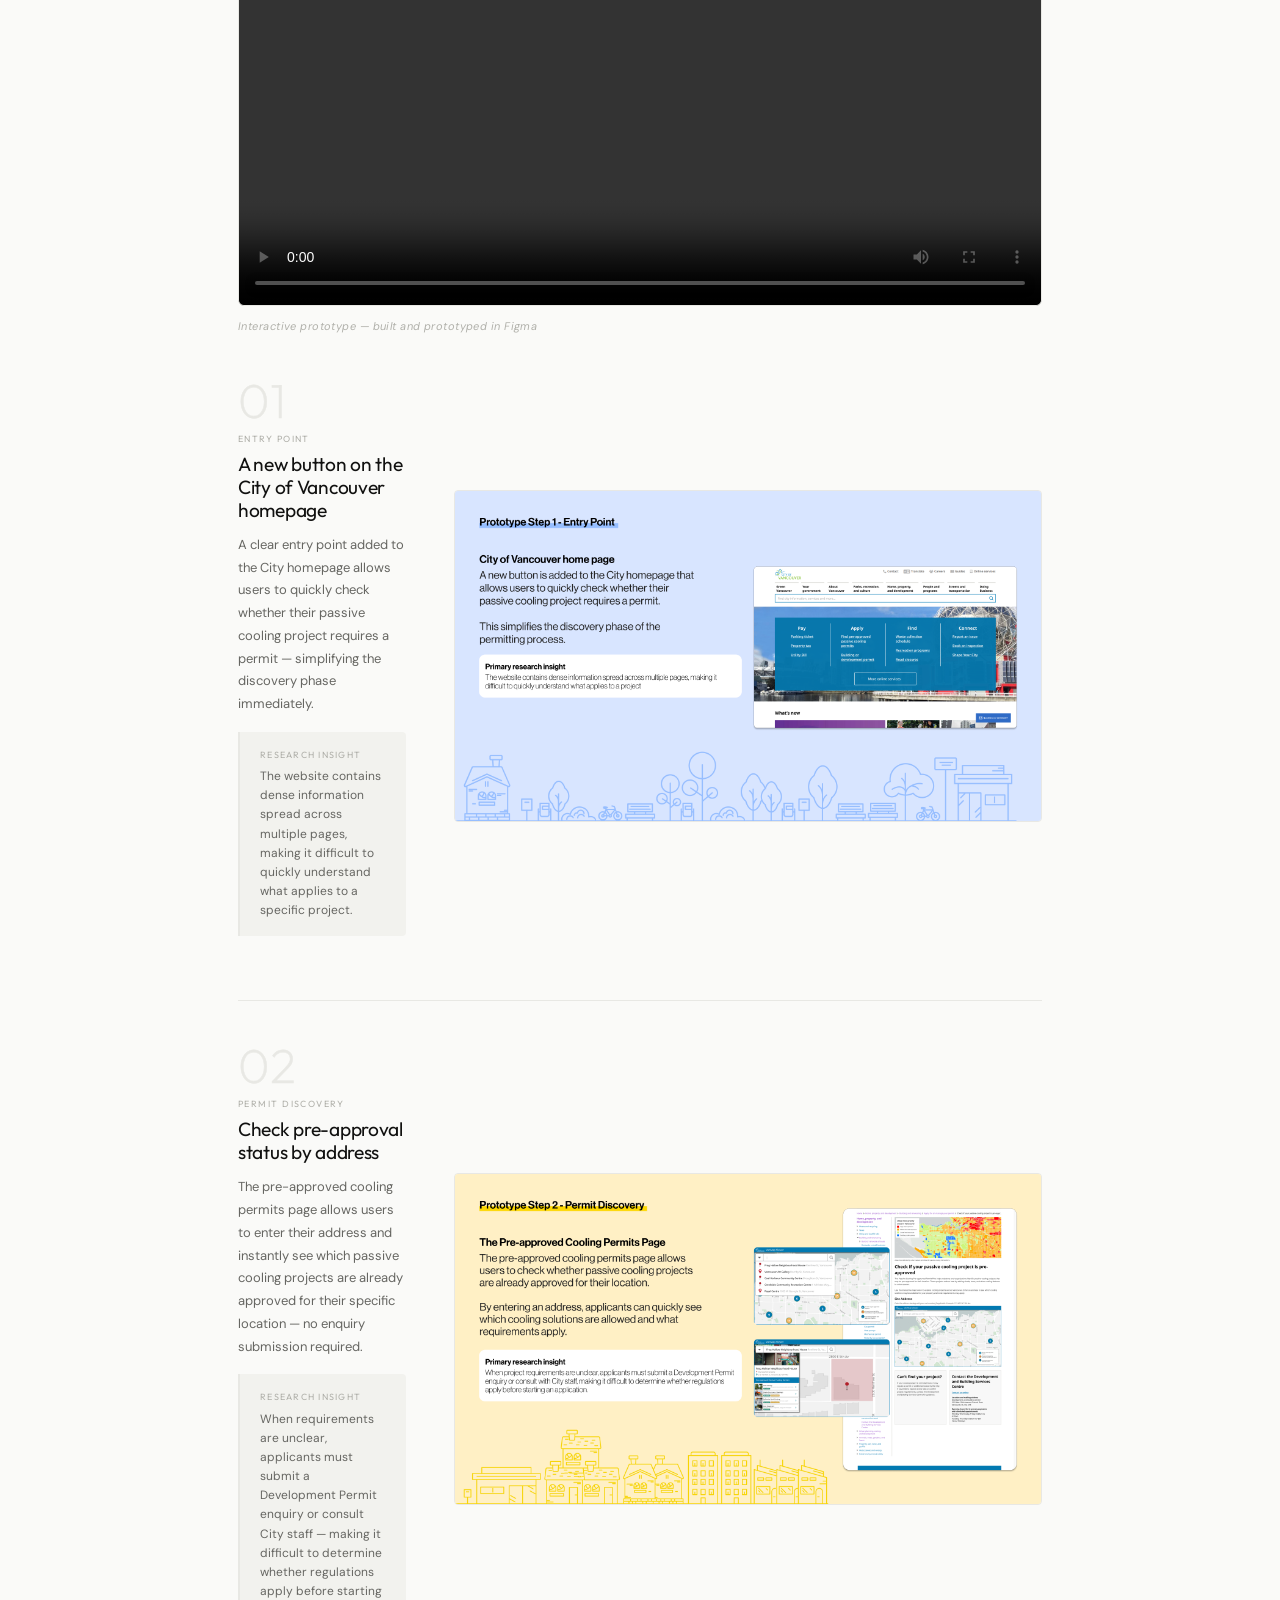
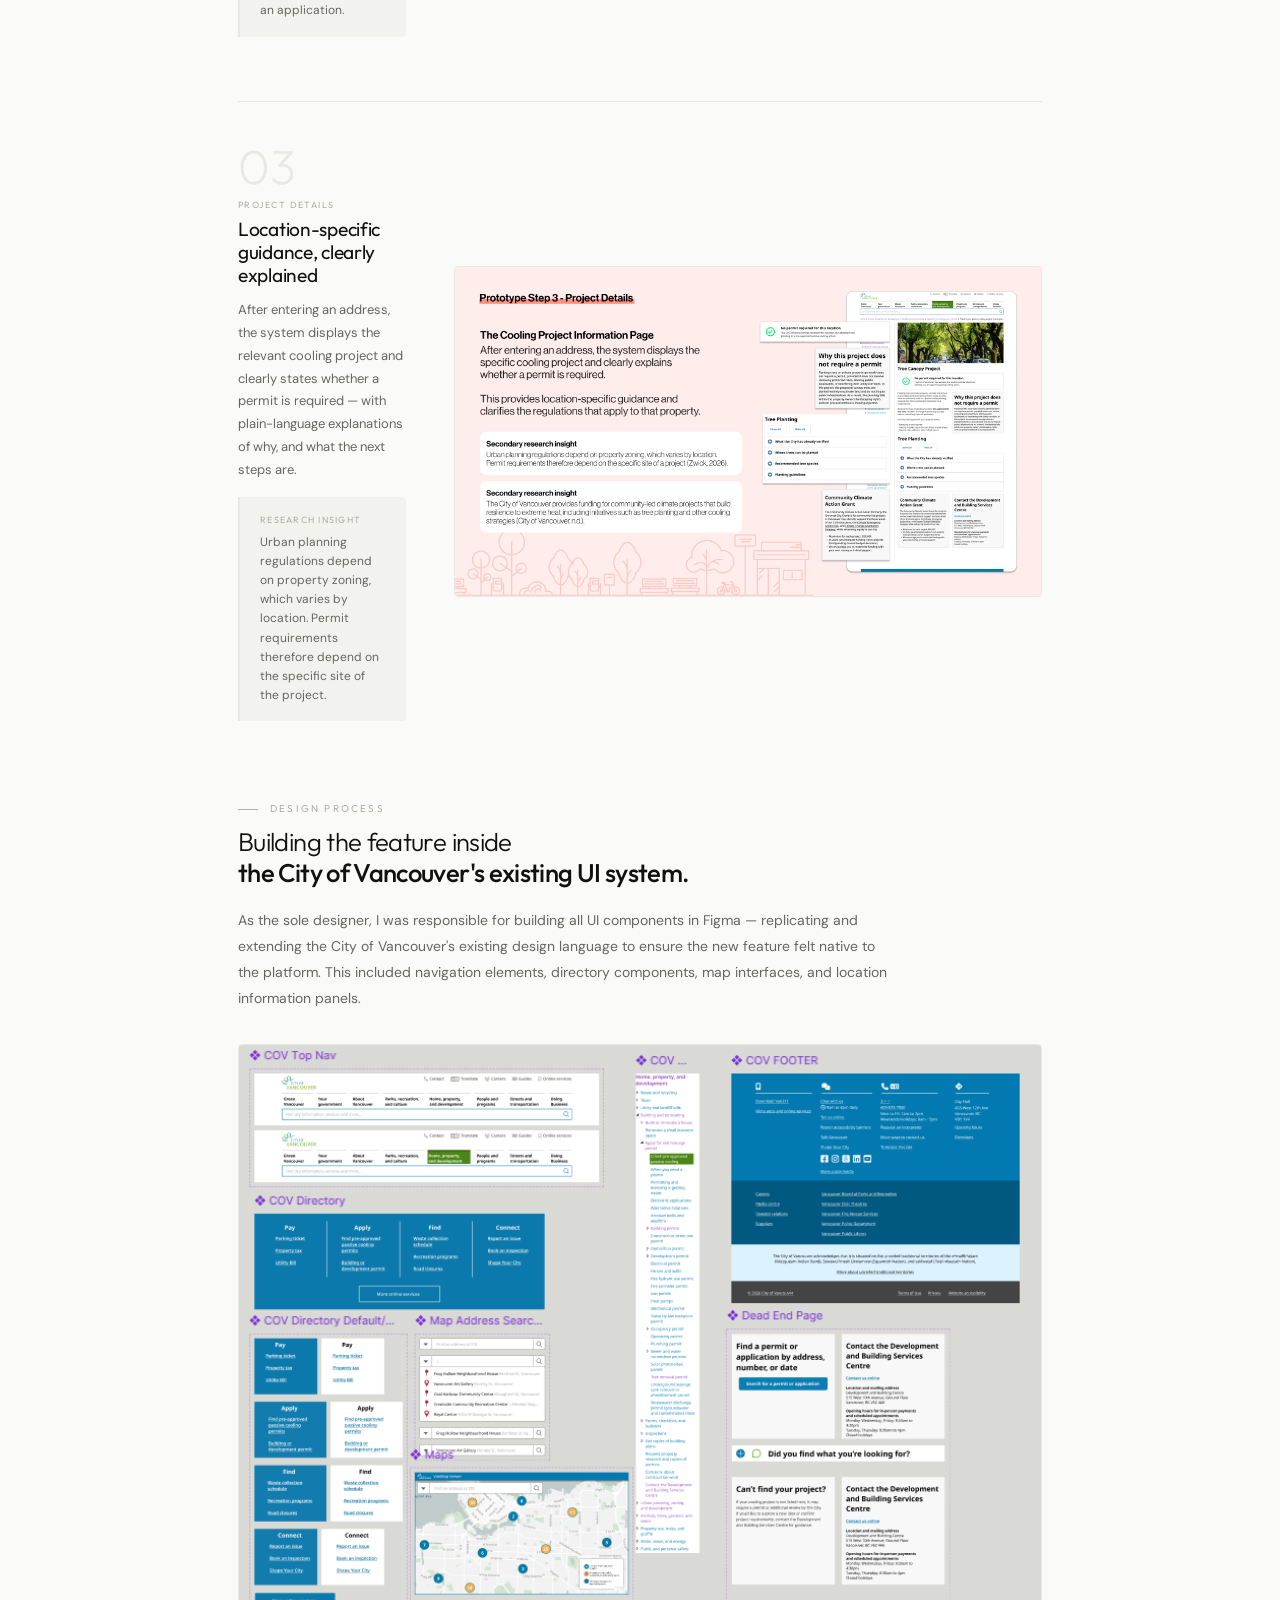
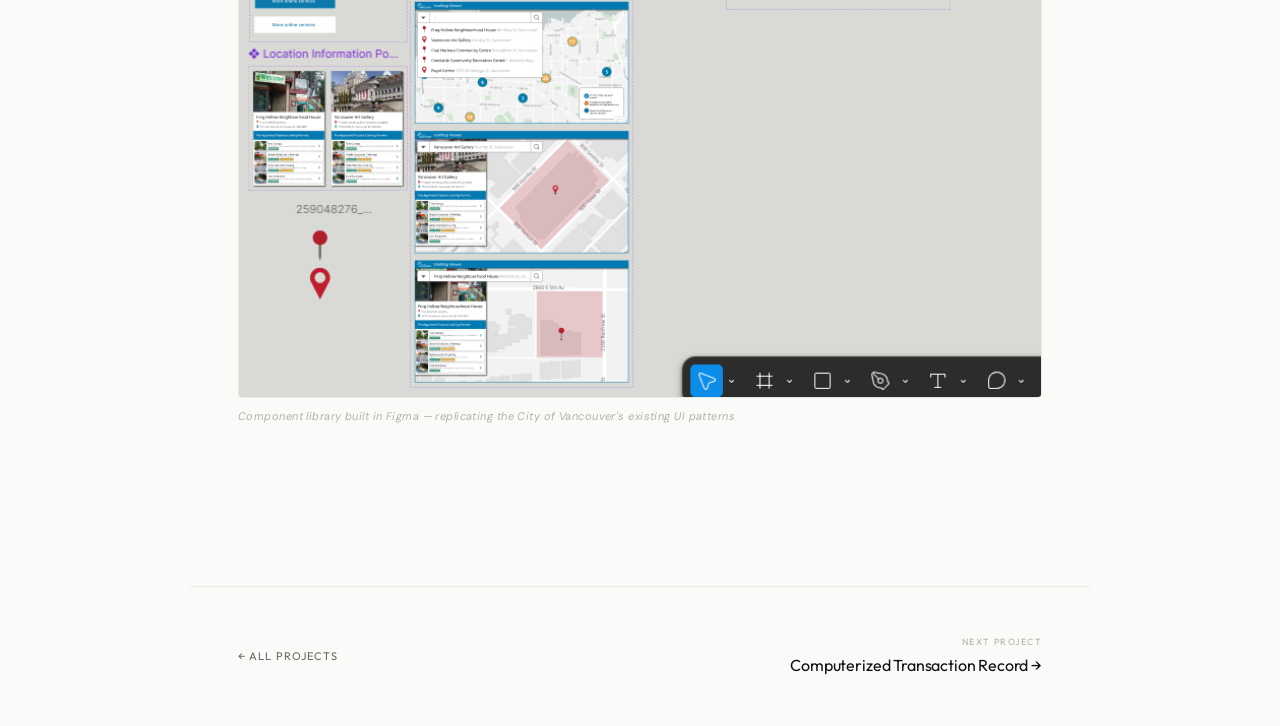
==== commit 69194acd: "Merge remote-tracking branch 'origin/main' into worktree-nested-weaving-goblet # Conflicts: #	ctr_ca" ====
--- a/cov_case_study.html
+++ b/cov_case_study.html
@@ -22,7 +22,7 @@
 <style>
 /* HERO IMAGE */
 .case-hero-img {
-  max-width: 900px; margin: 3rem auto 0;
+  max-width: 900px; margin: 3rem auto 0; padding: 0 3rem;
   border-radius: 6px; overflow: hidden;
   border: 0.5px solid rgba(255,255,255,0.08);
 }
@@ -125,6 +125,7 @@
 .case-hero-img { animation: fadeUp 0.5s 0.1s ease both; }
 
 @media (max-width: 768px) {
+  .case-hero-img { padding: 0 1.5rem; }
   .overview-grid { grid-template-columns: 1fr; gap: 1rem; }
   .challenge-points { grid-template-columns: 1fr; }
   .proto-step { grid-template-columns: 1fr; }
@@ -165,7 +166,7 @@
       </div>
     </div>
   </div>
-  <div class="case-hero-img" style="max-width:900px;margin:3rem auto 0;padding:0 3rem;">
+  <div class="case-hero-img">
     <img src="cov-slide-1-opening-slide.png" width="3840" height="2160" alt="The Pre-approved Cooling Pilot">
   </div>
 </div>
--- a/styles.css
+++ b/styles.css
@@ -26,6 +26,7 @@
   font-family: 'Outfit', sans-serif; font-size: 11px; font-weight: 400;
   letter-spacing: 0.1em; text-transform: uppercase; color: var(--ink-60);
   text-decoration: none; display: flex; align-items: center; gap: 0.5rem; transition: color 0.2s;
+  padding: 0.75rem 0;
 }
 .nav-back:hover { color: var(--ink); }
 .nav-right { display: flex; align-items: center; gap: 2rem; }
@@ -33,6 +34,7 @@
   font-family: 'Outfit', sans-serif; font-size: 11px; font-weight: 400;
   letter-spacing: 0.1em; text-transform: uppercase; color: var(--ink-60);
   text-decoration: none; transition: color 0.2s;
+  display: inline-block; padding: 0.75rem 0;
 }
 .nav-link:hover { color: var(--ink); }
 .nav-cta {
@@ -117,6 +119,7 @@
   font-family: 'Outfit', sans-serif; font-size: 11px; letter-spacing: 0.1em;
   text-transform: uppercase; color: var(--ink-60); text-decoration: none;
   display: flex; align-items: center; gap: 0.5rem; transition: color 0.2s;
+  padding: 0.75rem 0;
 }
 .back-link:hover { color: var(--ink); }
 .next-project { display: flex; flex-direction: column; align-items: flex-end; gap: 0.25rem; text-decoration: none; }
@@ -168,4 +171,5 @@
   .case-bottom-nav { padding: 2rem 1.5rem; flex-direction: column; gap: 1.5rem; align-items: flex-start; }
   .lightbox { padding: 1.25rem; }
   .lightbox-close { top: 1rem; right: 1rem; width: 2.25rem; height: 2.25rem; font-size: 1.5rem; }
+  .next-project { align-items: flex-start; }
 }
